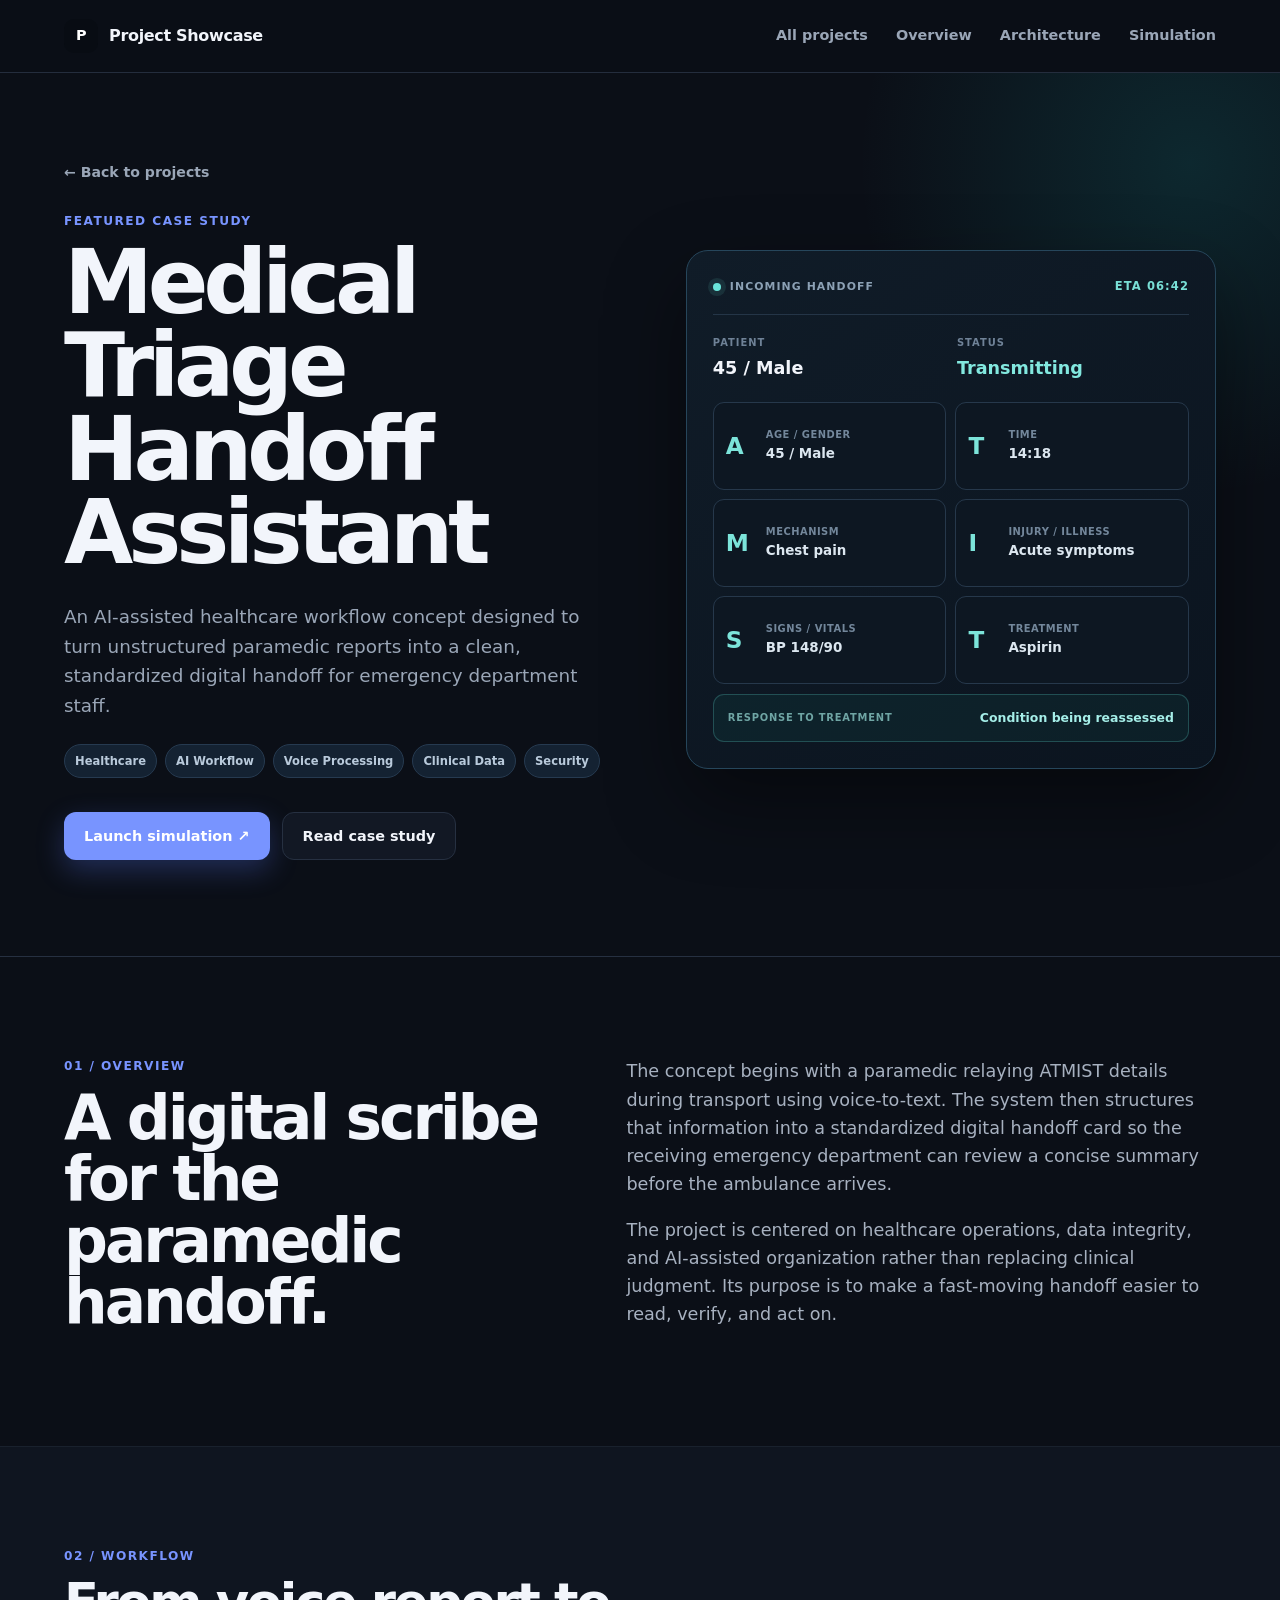
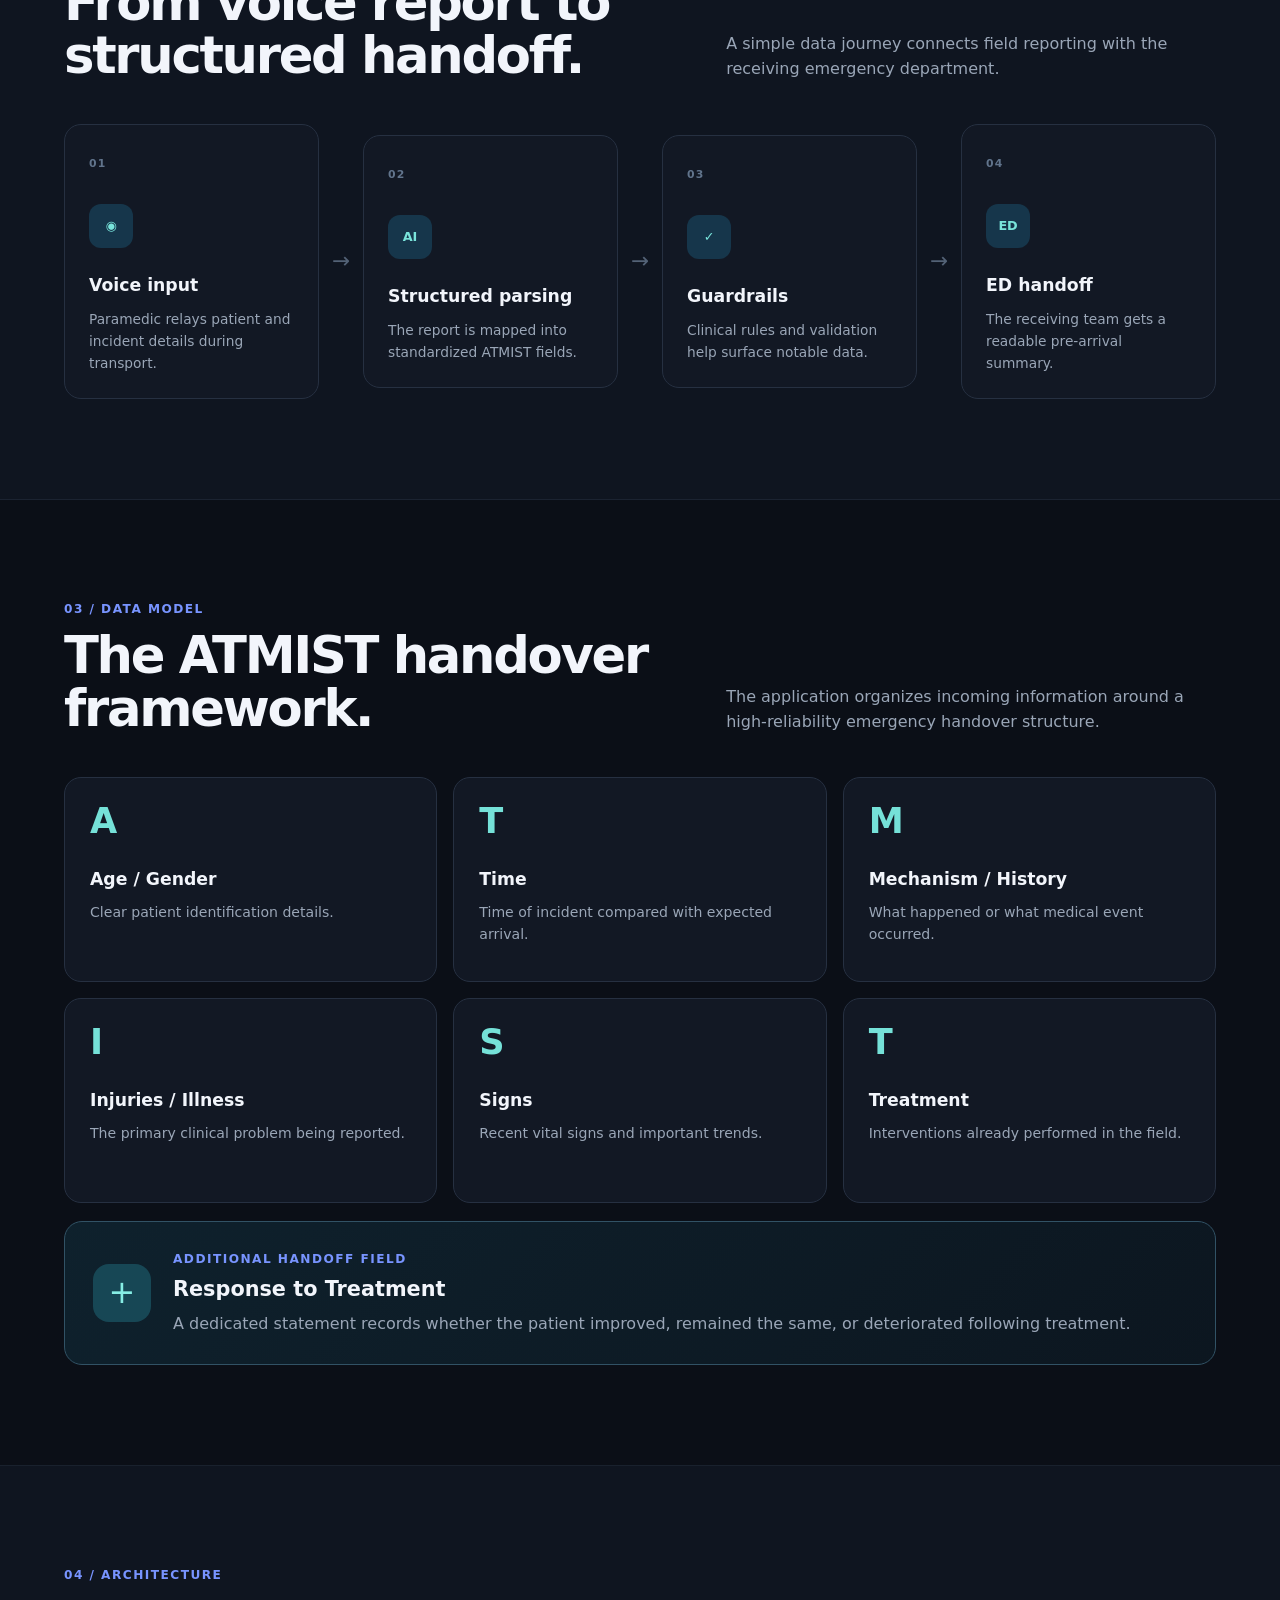
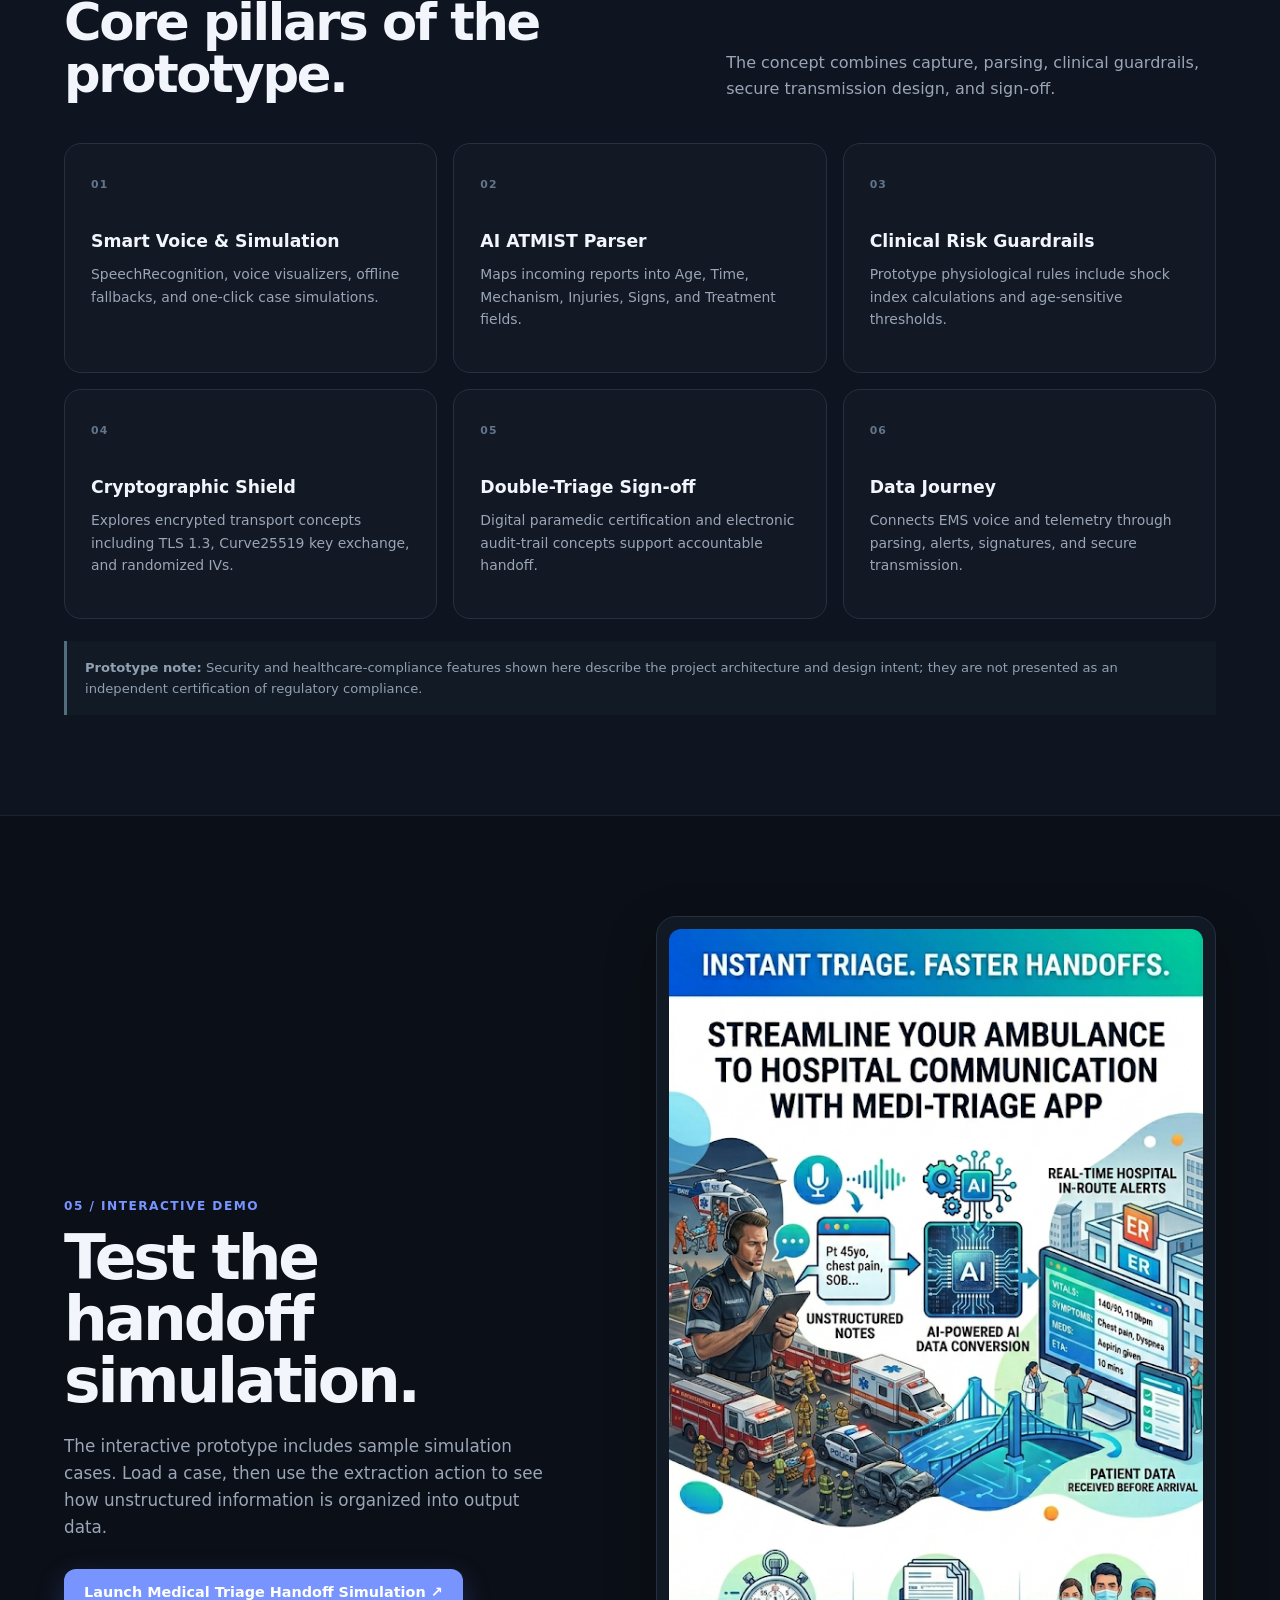
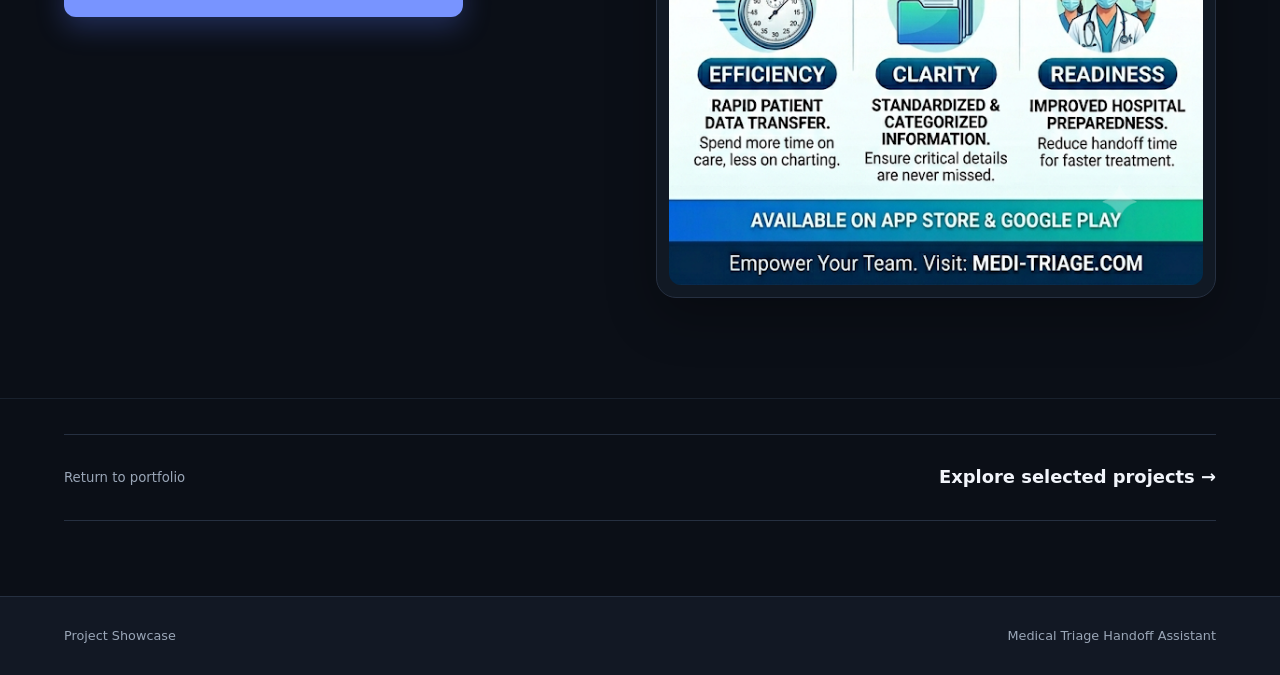
==== projects/medical-triage-handoff/index.html @ c392671b "Add files via upload" ====
<!DOCTYPE html>
<html lang="en">
<head>
  <meta charset="UTF-8">
  <meta name="viewport" content="width=device-width, initial-scale=1.0">
  <title>Medical Triage Handoff Assistant | Project Showcase</title>
  <meta name="description" content="Case study for an AI-assisted emergency medical handoff concept using structured ATMIST data.">
  <link rel="stylesheet" href="../../style.css?v=triage-20260807">
</head>
<body class="project-page">
  <header class="site-header">
    <div class="wrap nav-wrap">
      <a class="brand" href="../../index.html"><span class="brand-mark">P</span><span>Project Showcase</span></a>
      <nav class="nav-links" aria-label="Project navigation">
        <a href="../../index.html#projects">All projects</a>
        <a href="#overview">Overview</a>
        <a href="#architecture">Architecture</a>
        <a href="#simulation">Simulation</a>
      </nav>
    </div>
  </header>

  <main>
    <section class="case-hero">
      <div class="wrap case-hero-grid">
        <div>
          <a class="back-link" href="../../index.html#projects">← Back to projects</a>
          <p class="section-kicker">FEATURED CASE STUDY</p>
          <h1>Medical Triage<br>Handoff Assistant</h1>
          <p class="case-lead">
            An AI-assisted healthcare workflow concept designed to turn unstructured paramedic reports
            into a clean, standardized digital handoff for emergency department staff.
          </p>
          <div class="case-tags"><span>Healthcare</span><span>AI Workflow</span><span>Voice Processing</span><span>Clinical Data</span><span>Security</span></div>
          <div class="hero-actions">
            <a class="button button-primary" href="https://medical-handoff-assistant-672509862294.us-west2.run.app" target="_blank" rel="noopener noreferrer">Launch simulation ↗</a>
            <a class="button button-secondary" href="#overview">Read case study</a>
          </div>
        </div>

        <div class="clinical-panel" aria-label="Example ATMIST handoff card">
          <div class="clinical-topline"><span class="live-dot"></span><span>INCOMING HANDOFF</span><strong>ETA 06:42</strong></div>
          <div class="patient-row"><div><small>PATIENT</small><strong>45 / Male</strong></div><div><small>STATUS</small><strong class="status-stable">Transmitting</strong></div></div>
          <div class="atmist-grid">
            <div><b>A</b><span>Age / Gender</span><strong>45 / Male</strong></div>
            <div><b>T</b><span>Time</span><strong>14:18</strong></div>
            <div><b>M</b><span>Mechanism</span><strong>Chest pain</strong></div>
            <div><b>I</b><span>Injury / Illness</span><strong>Acute symptoms</strong></div>
            <div><b>S</b><span>Signs / Vitals</span><strong>BP 148/90</strong></div>
            <div><b>T</b><span>Treatment</span><strong>Aspirin</strong></div>
          </div>
          <div class="response-strip"><span>RESPONSE TO TREATMENT</span><strong>Condition being reassessed</strong></div>
        </div>
      </div>
    </section>

    <section class="section case-section" id="overview">
      <div class="wrap case-copy-grid">
        <div><p class="section-kicker">01 / OVERVIEW</p><h2>A digital scribe for the paramedic handoff.</h2></div>
        <div class="prose prose-large">
          <p>
            The concept begins with a paramedic relaying ATMIST details during transport using voice-to-text.
            The system then structures that information into a standardized digital handoff card so the receiving
            emergency department can review a concise summary before the ambulance arrives.
          </p>
          <p>
            The project is centered on healthcare operations, data integrity, and AI-assisted organization rather
            than replacing clinical judgment. Its purpose is to make a fast-moving handoff easier to read, verify,
            and act on.
          </p>
        </div>
      </div>
    </section>

    <section class="section section-soft case-section" id="workflow">
      <div class="wrap">
        <div class="section-heading">
          <div><p class="section-kicker">02 / WORKFLOW</p><h2>From voice report to structured handoff.</h2></div>
          <p class="section-intro">A simple data journey connects field reporting with the receiving emergency department.</p>
        </div>
        <div class="workflow-rail">
          <div class="workflow-step"><span>01</span><div class="workflow-icon">◉</div><h3>Voice input</h3><p>Paramedic relays patient and incident details during transport.</p></div>
          <div class="workflow-arrow">→</div>
          <div class="workflow-step"><span>02</span><div class="workflow-icon">AI</div><h3>Structured parsing</h3><p>The report is mapped into standardized ATMIST fields.</p></div>
          <div class="workflow-arrow">→</div>
          <div class="workflow-step"><span>03</span><div class="workflow-icon">✓</div><h3>Guardrails</h3><p>Clinical rules and validation help surface notable data.</p></div>
          <div class="workflow-arrow">→</div>
          <div class="workflow-step"><span>04</span><div class="workflow-icon">ED</div><h3>ED handoff</h3><p>The receiving team gets a readable pre-arrival summary.</p></div>
        </div>
      </div>
    </section>

    <section class="section case-section" id="atmist">
      <div class="wrap">
        <div class="section-heading">
          <div><p class="section-kicker">03 / DATA MODEL</p><h2>The ATMIST handover framework.</h2></div>
          <p class="section-intro">The application organizes incoming information around a high-reliability emergency handover structure.</p>
        </div>
        <div class="framework-grid">
          <div class="framework-card"><b>A</b><h3>Age / Gender</h3><p>Clear patient identification details.</p></div>
          <div class="framework-card"><b>T</b><h3>Time</h3><p>Time of incident compared with expected arrival.</p></div>
          <div class="framework-card"><b>M</b><h3>Mechanism / History</h3><p>What happened or what medical event occurred.</p></div>
          <div class="framework-card"><b>I</b><h3>Injuries / Illness</h3><p>The primary clinical problem being reported.</p></div>
          <div class="framework-card"><b>S</b><h3>Signs</h3><p>Recent vital signs and important trends.</p></div>
          <div class="framework-card"><b>T</b><h3>Treatment</h3><p>Interventions already performed in the field.</p></div>
        </div>
        <div class="gap-callout">
          <div class="gap-mark">+</div>
          <div><p class="section-kicker">ADDITIONAL HANDOFF FIELD</p><h3>Response to Treatment</h3><p>A dedicated statement records whether the patient improved, remained the same, or deteriorated following treatment.</p></div>
        </div>
      </div>
    </section>

    <section class="section section-soft case-section" id="architecture">
      <div class="wrap">
        <div class="section-heading">
          <div><p class="section-kicker">04 / ARCHITECTURE</p><h2>Core pillars of the prototype.</h2></div>
          <p class="section-intro">The concept combines capture, parsing, clinical guardrails, secure transmission design, and sign-off.</p>
        </div>
        <div class="pillar-grid">
          <article><span>01</span><h3>Smart Voice & Simulation</h3><p>SpeechRecognition, voice visualizers, offline fallbacks, and one-click case simulations.</p></article>
          <article><span>02</span><h3>AI ATMIST Parser</h3><p>Maps incoming reports into Age, Time, Mechanism, Injuries, Signs, and Treatment fields.</p></article>
          <article><span>03</span><h3>Clinical Risk Guardrails</h3><p>Prototype physiological rules include shock index calculations and age-sensitive thresholds.</p></article>
          <article><span>04</span><h3>Cryptographic Shield</h3><p>Explores encrypted transport concepts including TLS 1.3, Curve25519 key exchange, and randomized IVs.</p></article>
          <article><span>05</span><h3>Double-Triage Sign-off</h3><p>Digital paramedic certification and electronic audit-trail concepts support accountable handoff.</p></article>
          <article><span>06</span><h3>Data Journey</h3><p>Connects EMS voice and telemetry through parsing, alerts, signatures, and secure transmission.</p></article>
        </div>
        <p class="compliance-note"><strong>Prototype note:</strong> Security and healthcare-compliance features shown here describe the project architecture and design intent; they are not presented as an independent certification of regulatory compliance.</p>
      </div>
    </section>

    <section class="section case-section" id="simulation">
      <div class="wrap media-grid">
        <div class="media-copy">
          <p class="section-kicker">05 / INTERACTIVE DEMO</p>
          <h2>Test the handoff simulation.</h2>
          <p>The interactive prototype includes sample simulation cases. Load a case, then use the extraction action to see how unstructured information is organized into output data.</p>
          <a class="button button-primary" href="https://medical-handoff-assistant-672509862294.us-west2.run.app" target="_blank" rel="noopener noreferrer">Launch Medical Triage Handoff Simulation ↗</a>
        </div>
        <div class="promo-frame"><img src="../../assets/medical-triage-promo.png" alt="Promotional illustration for the Medical Triage Handoff Assistant showing paramedic input, AI data conversion, and emergency department receipt."></div>
      </div>
    </section>

    <section class="next-project"><div class="wrap"><a href="../../index.html#projects"><span>Return to portfolio</span><strong>Explore selected projects →</strong></a></div></section>
  </main>

  <footer><div class="wrap footer-inner"><span>Project Showcase</span><span>Medical Triage Handoff Assistant</span></div></footer>
</body>
</html>
---- style.css ----
* {
  box-sizing: border-box;
}

:root {
  color-scheme: dark;
  --bg: #0b0f17;
  --surface: #121824;
  --surface-soft: #0f1520;
  --text: #f2f5fb;
  --muted: #9aa6b7;
  --line: #263041;
  --primary: #7894ff;
  --primary-dark: #617ff0;
  --navy: #080c13;
  --shadow: 0 18px 50px rgba(0, 0, 0, 0.28);
}

html {
  scroll-behavior: smooth;
}

body {
  margin: 0;
  background: var(--bg);
  color: var(--text);
  font-family: Inter, ui-sans-serif, system-ui, -apple-system, BlinkMacSystemFont, "Segoe UI", sans-serif;
  line-height: 1.6;
}

a {
  color: inherit;
}

.wrap {
  width: min(1160px, 90%);
  margin: 0 auto;
}

/* Header */

.site-header {
  position: sticky;
  top: 0;
  z-index: 50;
  background: rgba(11, 15, 23, 0.88);
  border-bottom: 1px solid rgba(38, 48, 65, 0.92);
  backdrop-filter: blur(14px);
}

.nav-wrap {
  min-height: 72px;
  display: flex;
  align-items: center;
  justify-content: space-between;
  gap: 30px;
}

.brand {
  display: inline-flex;
  align-items: center;
  gap: 11px;
  font-weight: 700;
  text-decoration: none;
  letter-spacing: -0.02em;
}

.brand-mark {
  width: 34px;
  height: 34px;
  display: grid;
  place-items: center;
  border-radius: 10px;
  background: var(--navy);
  color: #fff;
  font-size: 0.9rem;
}

.nav-links {
  display: flex;
  gap: 28px;
}

.nav-links a {
  color: var(--muted);
  font-size: 0.9rem;
  font-weight: 600;
  text-decoration: none;
}

.nav-links a:hover {
  color: var(--text);
}

/* Hero */

.hero {
  position: relative;
  overflow: hidden;
  padding: 100px 0 110px;
}

.hero::before {
  content: "";
  position: absolute;
  width: 500px;
  height: 500px;
  right: -160px;
  top: -160px;
  border-radius: 50%;
  background: radial-gradient(circle, rgba(120, 148, 255, 0.20), rgba(120, 148, 255, 0));
  pointer-events: none;
}

.hero-grid {
  display: grid;
  grid-template-columns: 1.05fr 0.95fr;
  align-items: center;
  gap: 70px;
}

.hero-kicker {
  display: inline-flex;
  align-items: center;
  gap: 9px;
  margin-bottom: 22px;
  color: var(--primary);
  font-size: 0.8rem;
  font-weight: 800;
  letter-spacing: 0.1em;
  text-transform: uppercase;
}

.status-dot {
  width: 8px;
  height: 8px;
  border-radius: 50%;
  background: var(--primary);
  box-shadow: 0 0 0 5px rgba(120, 148, 255, 0.12);
}

.hero h1 {
  max-width: 760px;
  margin: 0;
  font-size: clamp(3.2rem, 6vw, 5.8rem);
  line-height: 0.98;
  letter-spacing: -0.055em;
}

.hero-text {
  max-width: 650px;
  margin: 28px 0 0;
  color: var(--muted);
  font-size: 1.16rem;
}

.hero-actions {
  display: flex;
  flex-wrap: wrap;
  gap: 12px;
  margin-top: 34px;
}

/* Buttons */

.button {
  display: inline-flex;
  align-items: center;
  justify-content: center;
  min-height: 48px;
  padding: 0 20px;
  border-radius: 12px;
  font-size: 0.9rem;
  font-weight: 700;
  text-decoration: none;
  transition: transform 0.18s ease, box-shadow 0.18s ease, background 0.18s ease;
}

.button:hover {
  transform: translateY(-2px);
}

.button-primary {
  background: var(--primary);
  color: #fff;
  box-shadow: 0 10px 28px rgba(91, 121, 255, 0.28);
}

.button-primary:hover {
  background: var(--primary-dark);
}

.button-secondary {
  background: var(--surface);
  border: 1px solid var(--line);
  color: var(--text);
}

/* Hero mock browser */

.preview-window {
  overflow: hidden;
  border: 1px solid #2a3548;
  border-radius: 20px;
  background: var(--surface);
  box-shadow: 0 30px 80px rgba(0, 0, 0, 0.48);
  transform: rotate(1.25deg);
}

.preview-toolbar {
  min-height: 48px;
  padding: 0 15px;
  display: flex;
  align-items: center;
  gap: 7px;
  background: #0d131e;
  border-bottom: 1px solid var(--line);
}

.preview-toolbar > span {
  width: 9px;
  height: 9px;
  border-radius: 50%;
  background: #4e5b6d;
}

.preview-address {
  min-width: 0;
  margin-left: 8px;
  padding: 6px 12px;
  flex: 1;
  border-radius: 7px;
  background: #171f2d;
  color: #8592a5;
  font-size: 0.7rem;
}

.preview-content {
  padding: 48px;
  min-height: 390px;
  background:
    radial-gradient(circle at 88% 15%, rgba(123, 92, 255, 0.16), transparent 29%),
    linear-gradient(145deg, #121a28, #0d131d);
}

.mini-label {
  margin-bottom: 16px;
  color: var(--primary);
  font-size: 0.7rem;
  font-weight: 800;
  letter-spacing: 0.12em;
}

.preview-content h2 {
  margin: 0;
  font-size: 2.3rem;
  line-height: 1.05;
  letter-spacing: -0.04em;
}

.preview-content p {
  max-width: 420px;
  color: var(--muted);
}

.preview-tags {
  display: flex;
  flex-wrap: wrap;
  gap: 8px;
  margin-top: 22px;
}

.preview-tags span {
  padding: 7px 10px;
  border-radius: 999px;
  background: #1b2743;
  color: #a9b9ff;
  font-size: 0.72rem;
  font-weight: 700;
}

.preview-lines {
  margin-top: 38px;
  display: grid;
  gap: 10px;
}

.preview-lines span {
  height: 8px;
  border-radius: 999px;
  background: #293447;
}

.preview-lines span:nth-child(1) { width: 91%; }
.preview-lines span:nth-child(2) { width: 78%; }
.preview-lines span:nth-child(3) { width: 86%; }
.preview-lines span:nth-child(4) { width: 58%; }

/* General sections */

.section {
  padding: 100px 0;
}

.section-soft {
  background: var(--surface-soft);
}

.section-heading {
  margin-bottom: 42px;
  display: grid;
  grid-template-columns: 1fr 0.8fr;
  align-items: end;
  gap: 50px;
}

.section-kicker {
  margin: 0 0 10px;
  color: var(--primary);
  font-size: 0.76rem;
  font-weight: 800;
  letter-spacing: 0.12em;
  text-transform: uppercase;
}

.section-heading h2,
.two-column h2 {
  margin: 0;
  font-size: clamp(2.2rem, 4vw, 3.8rem);
  line-height: 1.03;
  letter-spacing: -0.045em;
}

.section-intro {
  margin: 0;
  color: var(--muted);
}

/* Projects */

.project-grid {
  display: grid;
  grid-template-columns: repeat(2, minmax(0, 1fr));
  gap: 22px;
}

.project-card {
  overflow: hidden;
  border: 1px solid var(--line);
  border-radius: 18px;
  background: var(--surface);
  box-shadow: var(--shadow);
  transition: transform 0.2s ease, box-shadow 0.2s ease;
}

.project-card:hover {
  transform: translateY(-5px);
  box-shadow: 0 24px 60px rgba(0, 0, 0, 0.38);
}

.project-card.featured {
  grid-column: span 2;
  display: grid;
  grid-template-columns: 0.9fr 1.1fr;
}

.project-visual {
  position: relative;
  min-height: 220px;
  padding: 24px;
  display: flex;
  flex-direction: column;
  justify-content: space-between;
  color: #fff;
}

.featured .project-visual {
  min-height: 360px;
}

.visual-one {
  background:
    radial-gradient(circle at 75% 25%, rgba(255,255,255,.2), transparent 18%),
    linear-gradient(135deg, #2640a8, #697ff2);
}

.visual-two {
  background:
    linear-gradient(135deg, rgba(255,255,255,.08), transparent),
    linear-gradient(135deg, #7856cb, #b97deb);
}

.visual-three {
  background:
    linear-gradient(135deg, rgba(255,255,255,.08), transparent),
    linear-gradient(135deg, #0f7c88, #39b6a8);
}

.visual-four {
  background:
    linear-gradient(135deg, rgba(255,255,255,.08), transparent),
    linear-gradient(135deg, #b65d3b, #ed9a62);
}

.visual-number {
  font-size: 4rem;
  font-weight: 800;
  letter-spacing: -0.06em;
  opacity: 0.95;
}

.visual-caption {
  font-size: 0.72rem;
  font-weight: 800;
  letter-spacing: 0.12em;
}

.project-card-body {
  padding: 30px;
}

.featured .project-card-body {
  display: flex;
  flex-direction: column;
  justify-content: center;
  padding: 50px;
}

.project-meta {
  display: flex;
  flex-wrap: wrap;
  gap: 9px;
  margin-bottom: 14px;
}

.project-meta span {
  padding: 6px 9px;
  border-radius: 999px;
  background: #1a2230;
  color: var(--muted);
  font-size: 0.7rem;
  font-weight: 700;
}

.project-card h3 {
  margin: 0 0 12px;
  font-size: 1.65rem;
  letter-spacing: -0.03em;
}

.featured h3 {
  font-size: 2.2rem;
}

.project-card p {
  margin: 0;
  color: var(--muted);
}

.project-links {
  display: flex;
  flex-wrap: wrap;
  gap: 18px;
  margin-top: 24px;
}

.project-links a {
  color: var(--primary);
  font-size: 0.9rem;
  font-weight: 750;
  text-decoration: none;
}

.project-links a:hover {
  text-decoration: underline;
  text-underline-offset: 4px;
}

/* About */

.two-column {
  display: grid;
  grid-template-columns: 0.9fr 1.1fr;
  gap: 80px;
  align-items: start;
}

.prose {
  max-width: 700px;
  color: #a7b1c0;
  font-size: 1.05rem;
}

.prose p:first-child {
  margin-top: 0;
}

/* Credentials */

.credential-grid {
  display: grid;
  grid-template-columns: repeat(3, minmax(0, 1fr));
  gap: 18px;
}

.credential-card {
  min-height: 150px;
  padding: 24px;
  display: grid;
  grid-template-columns: auto 1fr auto;
  align-items: start;
  gap: 16px;
  border: 1px solid var(--line);
  border-radius: 16px;
  background: var(--surface);
  text-decoration: none;
  box-shadow: 0 10px 30px rgba(0, 0, 0, 0.20);
  transition: transform 0.18s ease, border-color 0.18s ease;
}

.credential-card:hover {
  transform: translateY(-4px);
  border-color: #718be8;
}

.credential-icon {
  width: 38px;
  height: 38px;
  display: grid;
  place-items: center;
  border-radius: 10px;
  background: #1b2743;
  color: var(--primary);
  font-size: 0.76rem;
  font-weight: 800;
}

.credential-card h3 {
  margin: 3px 0 5px;
  font-size: 1rem;
}

.credential-card p {
  margin: 0;
  color: var(--muted);
  font-size: 0.84rem;
}

.arrow {
  color: var(--muted);
}

/* Contact */

.contact-section {
  padding: 30px 0 80px;
}

.contact-card {
  padding: 55px;
  display: flex;
  align-items: center;
  justify-content: space-between;
  gap: 40px;
  border-radius: 24px;
  background:
    radial-gradient(circle at 90% 20%, rgba(104, 127, 242, 0.4), transparent 28%),
    var(--navy);
  color: #fff;
}

.section-kicker.light {
  color: #aebcff;
}

.contact-card h2 {
  margin: 0;
  font-size: clamp(2rem, 4vw, 3.2rem);
  letter-spacing: -0.04em;
}

.contact-card p:not(.section-kicker) {
  max-width: 650px;
  margin: 12px 0 0;
  color: #bdc5d3;
}

.contact-actions {
  display: flex;
  flex-wrap: wrap;
  gap: 10px;
}

.button-light {
  background: #f2f5fb;
  color: #0b0f17;
}

.button-outline-light {
  border: 1px solid rgba(255,255,255,.35);
  color: #fff;
}

/* Footer */

footer {
  border-top: 1px solid var(--line);
  background: var(--surface);
}

.footer-inner {
  min-height: 78px;
  display: flex;
  align-items: center;
  justify-content: space-between;
  gap: 20px;
  color: var(--muted);
  font-size: 0.8rem;
}

/* Responsive */

@media (max-width: 900px) {
  .hero-grid,
  .section-heading,
  .two-column {
    grid-template-columns: 1fr;
  }

  .hero-grid {
    gap: 55px;
  }

  .section-heading {
    gap: 16px;
  }

  .project-card.featured {
    grid-column: auto;
    grid-template-columns: 1fr;
  }

  .project-grid {
    grid-template-columns: 1fr;
  }

  .credential-grid {
    grid-template-columns: 1fr;
  }

  .contact-card {
    align-items: flex-start;
    flex-direction: column;
  }
}

@media (max-width: 700px) {
  .nav-links {
    display: none;
  }

  .hero {
    padding: 72px 0 80px;
  }

  .hero h1 {
    font-size: clamp(3.2rem, 16vw, 5rem);
  }

  .preview-content {
    padding: 30px;
  }

  .section {
    padding: 76px 0;
  }

  .project-card-body,
  .featured .project-card-body {
    padding: 26px;
  }

  .featured .project-visual {
    min-height: 250px;
  }

  .contact-card {
    padding: 34px 26px;
  }

  .footer-inner {
    padding: 22px 0;
    align-items: flex-start;
    flex-direction: column;
    justify-content: center;
  }
}


/* Dark-theme polish */
::selection {
  background: rgba(120, 148, 255, 0.32);
  color: var(--text);
}

.button-secondary:hover,
.credential-card:hover {
  background: #171f2d;
}

.project-links a,
.nav-links a,
.button,
.credential-card {
  transition-duration: 0.18s;
}

/* Medical Triage showcase */
.visual-triage {
  background:
    radial-gradient(circle at 72% 24%, rgba(69, 222, 205, 0.25), transparent 22%),
    radial-gradient(circle at 24% 78%, rgba(90, 125, 255, 0.30), transparent 30%),
    linear-gradient(145deg, #0b2545 0%, #103b68 48%, #096b70 100%);
}
.visual-triage::after {
  content: "";
  position: absolute;
  inset: 0;
  background-image: linear-gradient(rgba(255,255,255,.045) 1px, transparent 1px), linear-gradient(90deg, rgba(255,255,255,.045) 1px, transparent 1px);
  background-size: 32px 32px;
  mask-image: linear-gradient(to bottom, rgba(0,0,0,.75), transparent);
  pointer-events: none;
}
.visual-badge { position: relative; z-index: 1; align-self: flex-start; padding: 7px 10px; border: 1px solid rgba(255,255,255,.22); border-radius: 999px; background: rgba(5,19,33,.42); font-size: .68rem; font-weight: 800; letter-spacing: .1em; }
.triage-visual-copy { position: relative; z-index: 1; display: flex; align-items: center; gap: 25px; }
.triage-mark { font-size: clamp(3.4rem, 7vw, 6rem); line-height: 1; font-weight: 900; letter-spacing: -.07em; }
.triage-pulse { width: 110px; height: 40px; background: linear-gradient(90deg, transparent 0 7%, #85f4e9 7% 10%, transparent 10% 20%, transparent 20% 25%, #85f4e9 25% 28%, transparent 28% 34%, transparent 34% 40%, #85f4e9 40% 43%, transparent 43% 48%, transparent 48% 54%, #85f4e9 54% 58%, transparent 58%); clip-path: polygon(0 48%, 18% 48%, 24% 20%, 32% 78%, 39% 5%, 48% 90%, 55% 48%, 100% 48%, 100% 55%, 56% 55%, 49% 100%, 39% 20%, 33% 88%, 23% 35%, 19% 55%, 0 55%); opacity: .85; }
.project-placeholder { opacity: .72; }
.credential-placeholder { cursor: default; }

.triage-preview-content { min-height: 420px; }
.handoff-mini { margin-top: 28px; display: grid; grid-template-columns: 1fr 1fr; gap: 10px; }
.handoff-mini > div { padding: 10px 12px; display: grid; grid-template-columns: 26px 1fr; column-gap: 8px; border: 1px solid #2d3d53; border-radius: 10px; background: rgba(10,18,29,.66); }
.handoff-mini strong { grid-row: span 2; color: #69e4da; font-size: 1.15rem; }
.handoff-mini span { color: #8290a4; font-size: .62rem; text-transform: uppercase; letter-spacing: .06em; }
.handoff-mini em { color: #e9f0f8; font-size: .74rem; font-style: normal; }

/* Project detail page */
.case-hero { position: relative; overflow: hidden; padding: 86px 0 96px; border-bottom: 1px solid var(--line); }
.case-hero::before { content:""; position:absolute; width:700px; height:700px; right:-260px; top:-260px; border-radius:50%; background:radial-gradient(circle, rgba(25,171,172,.16), rgba(25,171,172,0) 67%); }
.case-hero-grid { position: relative; display:grid; grid-template-columns: 1.02fr .98fr; align-items:center; gap:70px; }
.back-link { display:inline-block; margin-bottom:28px; color:var(--muted); text-decoration:none; font-weight:650; font-size:.88rem; }
.back-link:hover { color:var(--text); }
.case-hero h1 { margin:0; max-width:760px; font-size:clamp(3.6rem, 7vw, 6.6rem); line-height:.93; letter-spacing:-.06em; }
.case-lead { max-width:720px; margin:28px 0 0; color:var(--muted); font-size:1.15rem; }
.case-tags { display:flex; flex-wrap:wrap; gap:8px; margin-top:24px; }
.case-tags span { padding:7px 10px; border-radius:999px; background:#142232; border:1px solid #263a50; color:#b9cadb; font-size:.72rem; font-weight:750; }

.clinical-panel { position:relative; padding:26px; border:1px solid #26465b; border-radius:22px; background:linear-gradient(145deg, #101c28, #0b141f); box-shadow:0 32px 80px rgba(0,0,0,.42); }
.clinical-topline { display:flex; align-items:center; gap:9px; padding-bottom:18px; color:#8ca1b5; font-size:.68rem; font-weight:800; letter-spacing:.1em; border-bottom:1px solid #243547; }
.clinical-topline strong { margin-left:auto; color:#79dfd6; font-size:.72rem; }
.live-dot { width:8px; height:8px; border-radius:50%; background:#69e4da; box-shadow:0 0 0 5px rgba(105,228,218,.1); }
.patient-row { display:grid; grid-template-columns:1fr 1fr; gap:12px; padding:20px 0; }
.patient-row > div { display:flex; flex-direction:column; gap:3px; }
.patient-row small { color:#6f8297; font-size:.62rem; font-weight:800; letter-spacing:.1em; }
.patient-row strong { font-size:1.1rem; }
.status-stable { color:#82e8df; }
.atmist-grid { display:grid; grid-template-columns:1fr 1fr; gap:9px; }
.atmist-grid > div { min-height:88px; padding:12px; display:grid; grid-template-columns:32px 1fr; align-content:center; column-gap:8px; border:1px solid #26384b; border-radius:11px; background:#0d1722; }
.atmist-grid b { grid-row:span 2; color:#7ce4da; font-size:1.45rem; }
.atmist-grid span { color:#73879b; font-size:.62rem; font-weight:750; text-transform:uppercase; letter-spacing:.05em; }
.atmist-grid strong { color:#dce7f0; font-size:.84rem; }
.response-strip { margin-top:10px; padding:13px 14px; display:flex; align-items:center; justify-content:space-between; gap:18px; border:1px solid rgba(105,228,218,.23); border-radius:11px; background:rgba(24,92,91,.16); }
.response-strip span { color:#6fa5a4; font-size:.62rem; font-weight:800; letter-spacing:.08em; }
.response-strip strong { color:#a5eee8; font-size:.78rem; text-align:right; }

.case-section { border-bottom:1px solid rgba(38,48,65,.55); }
.case-copy-grid { display:grid; grid-template-columns:.9fr 1.1fr; gap:80px; }
.case-copy-grid h2, .media-copy h2 { margin:0; font-size:clamp(2.4rem, 4.8vw, 4.5rem); line-height:1; letter-spacing:-.05em; }
.prose-large { font-size:1.1rem; }

.workflow-rail { display:grid; grid-template-columns:1fr auto 1fr auto 1fr auto 1fr; align-items:center; gap:13px; }
.workflow-step { min-height:250px; padding:24px; border:1px solid var(--line); border-radius:17px; background:var(--surface); }
.workflow-step > span { color:#61748c; font-size:.68rem; font-weight:800; letter-spacing:.1em; }
.workflow-icon { width:44px; height:44px; margin:30px 0 24px; display:grid; place-items:center; border-radius:12px; background:#16364b; color:#79e4db; font-size:.8rem; font-weight:900; }
.workflow-step h3 { margin:0 0 8px; font-size:1.08rem; }
.workflow-step p { margin:0; color:var(--muted); font-size:.86rem; }
.workflow-arrow { color:#536276; font-size:1.35rem; }

.framework-grid { display:grid; grid-template-columns:repeat(3,1fr); gap:16px; }
.framework-card { min-height:205px; padding:25px; border:1px solid var(--line); border-radius:17px; background:var(--surface); }
.framework-card b { display:block; margin-bottom:28px; color:#75e1d8; font-size:2.2rem; line-height:1; }
.framework-card h3 { margin:0 0 7px; font-size:1.08rem; }
.framework-card p { margin:0; color:var(--muted); font-size:.88rem; }
.gap-callout { margin-top:18px; padding:28px; display:grid; grid-template-columns:auto 1fr; gap:22px; align-items:center; border:1px solid #315265; border-radius:18px; background:linear-gradient(135deg, rgba(21,66,85,.35), rgba(15,35,48,.35)); }
.gap-mark { width:58px; height:58px; display:grid; place-items:center; border-radius:16px; background:#174755; color:#86ede4; font-size:2rem; }
.gap-callout .section-kicker { margin-bottom:4px; }
.gap-callout h3 { margin:0; font-size:1.3rem; }
.gap-callout p:last-child { margin:4px 0 0; color:var(--muted); }

.pillar-grid { display:grid; grid-template-columns:repeat(3,1fr); gap:16px; }
.pillar-grid article { min-height:230px; padding:26px; border:1px solid var(--line); border-radius:17px; background:var(--surface); }
.pillar-grid span { color:#62758b; font-size:.68rem; font-weight:800; letter-spacing:.1em; }
.pillar-grid h3 { margin:32px 0 8px; font-size:1.08rem; }
.pillar-grid p { margin:0; color:var(--muted); font-size:.87rem; }
.compliance-note { margin:22px 0 0; padding:16px 18px; border-left:3px solid #526d7e; background:rgba(20,31,43,.55); color:#8fa0b2; font-size:.82rem; }

.media-grid { display:grid; grid-template-columns:.9fr 1.1fr; align-items:center; gap:80px; }
.media-copy p:not(.section-kicker) { margin:22px 0 28px; color:var(--muted); font-size:1.05rem; }
.promo-frame { max-width:560px; justify-self:end; padding:12px; border:1px solid var(--line); border-radius:20px; background:#111924; box-shadow:var(--shadow); }
.promo-frame img { display:block; width:100%; height:auto; border-radius:12px; }
.next-project { padding:35px 0 75px; }
.next-project a { padding:28px 0; display:flex; justify-content:space-between; align-items:center; gap:30px; border-top:1px solid var(--line); border-bottom:1px solid var(--line); text-decoration:none; }
.next-project span { color:var(--muted); font-size:.83rem; }
.next-project strong { font-size:1.12rem; }

@media (max-width: 1000px) {
  .case-hero-grid, .case-copy-grid, .media-grid { grid-template-columns:1fr; }
  .case-hero-grid { gap:55px; }
  .workflow-rail { grid-template-columns:1fr 1fr; }
  .workflow-arrow { display:none; }
  .framework-grid, .pillar-grid { grid-template-columns:1fr 1fr; }
  .promo-frame { justify-self:start; }
}
@media (max-width: 700px) {
  .case-hero { padding:62px 0 72px; }
  .case-hero h1 { font-size:clamp(3.1rem, 16vw, 5rem); }
  .clinical-panel { padding:18px; }
  .atmist-grid, .workflow-rail, .framework-grid, .pillar-grid { grid-template-columns:1fr; }
  .gap-callout { grid-template-columns:1fr; }
  .response-strip { align-items:flex-start; flex-direction:column; }
  .response-strip strong { text-align:left; }
  .next-project a { align-items:flex-start; flex-direction:column; }
  .handoff-mini { grid-template-columns:1fr; }
}
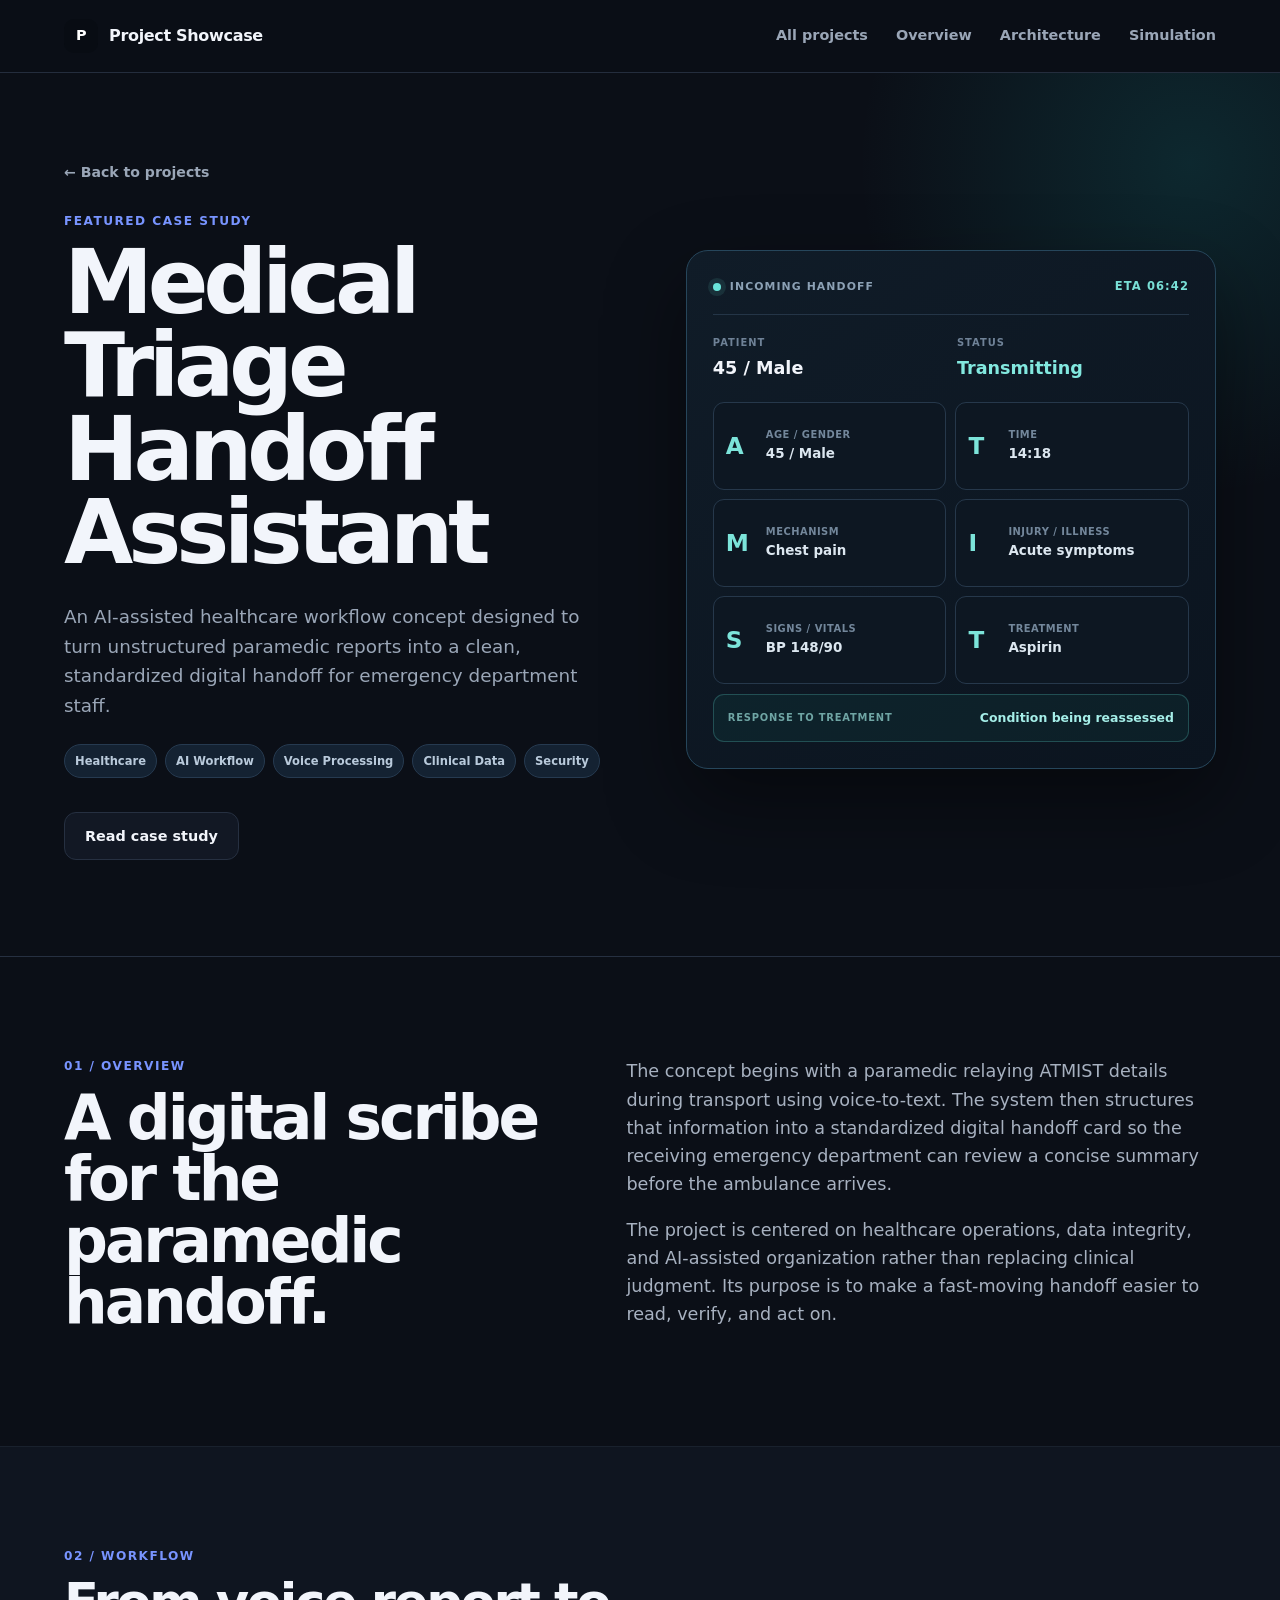
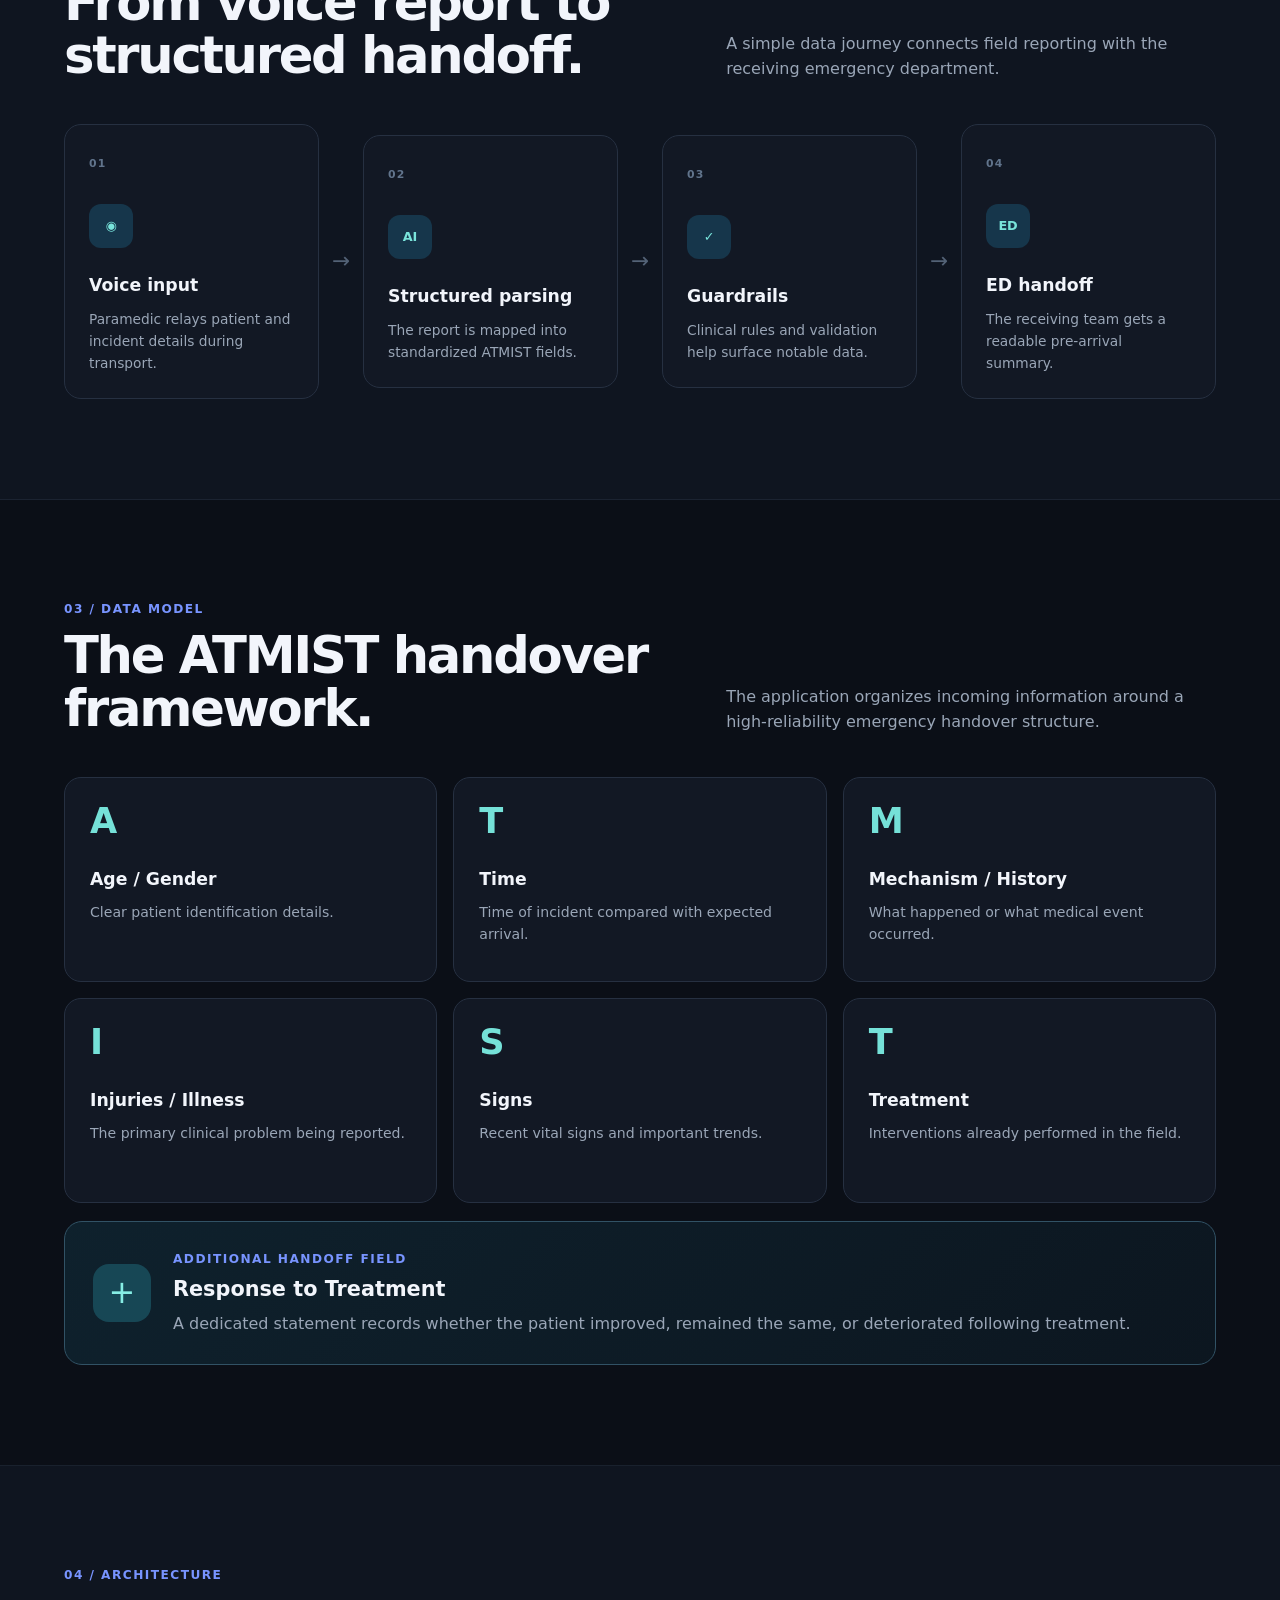
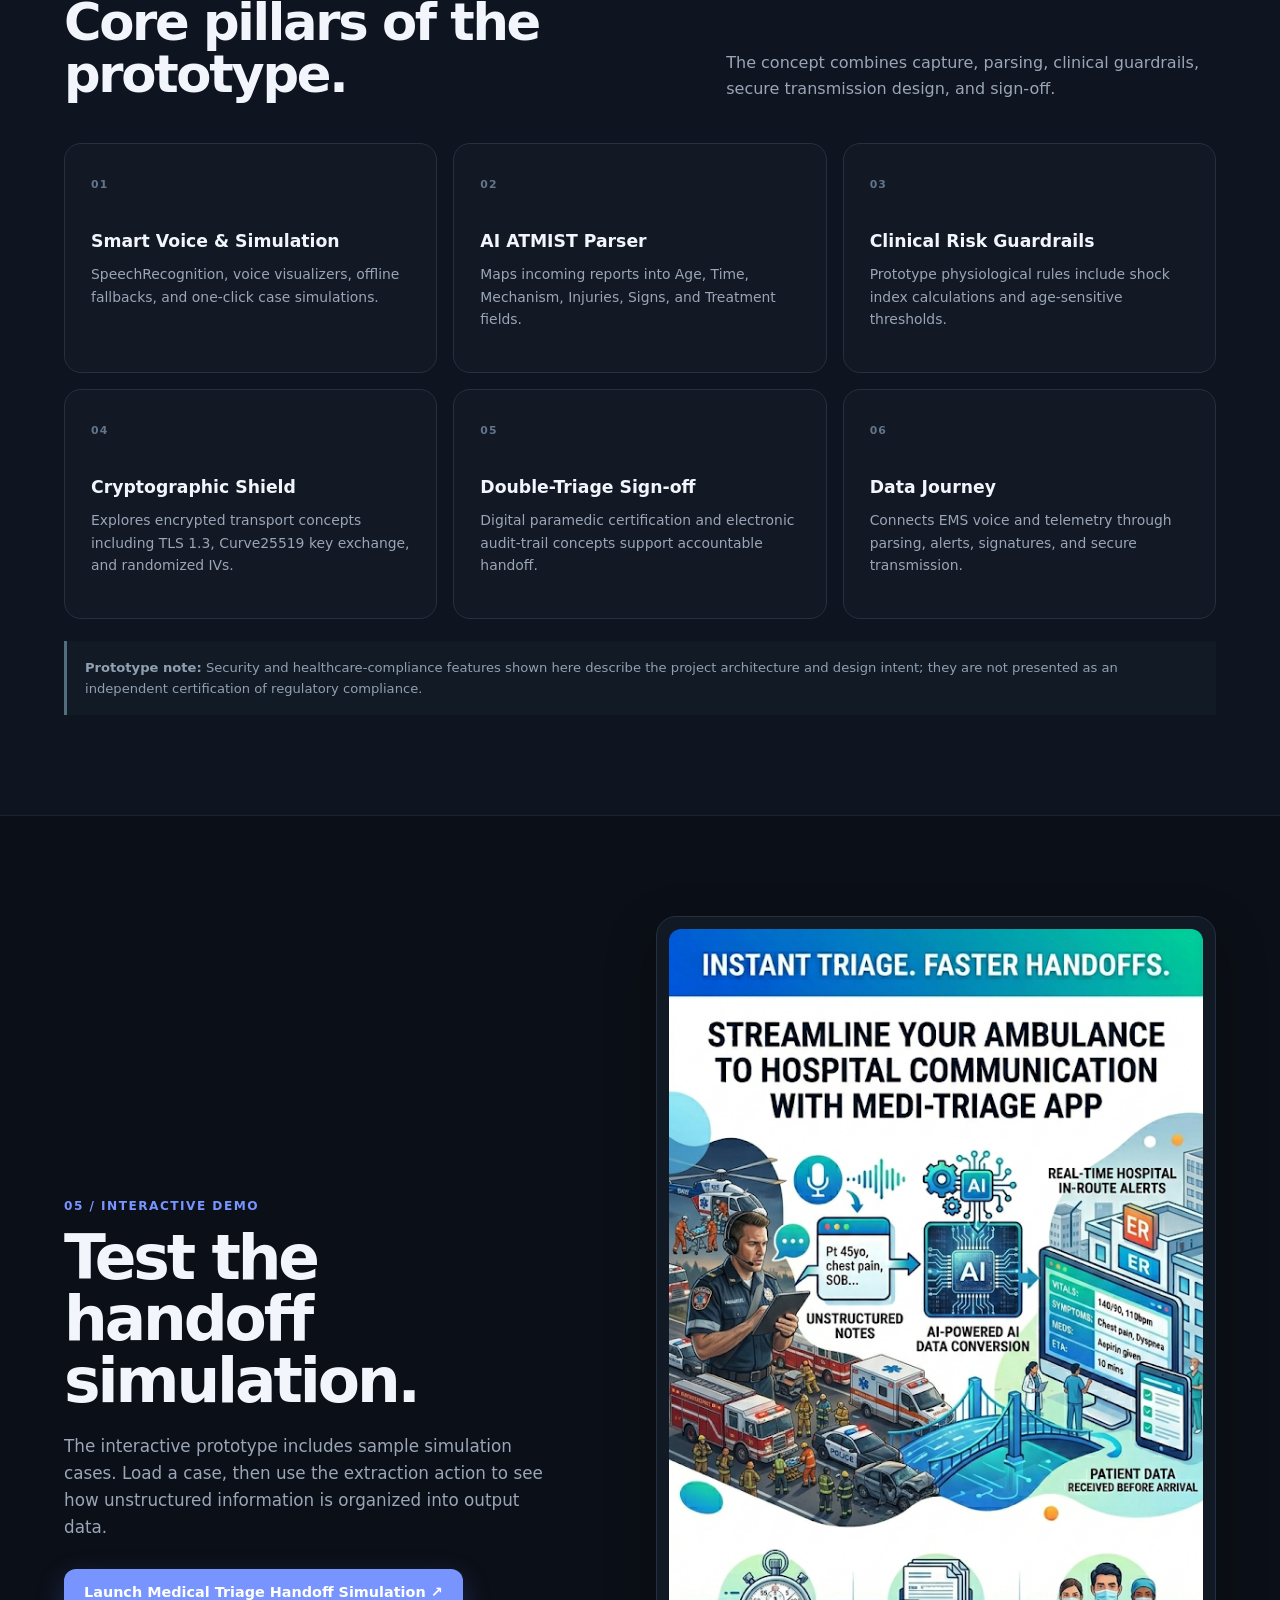
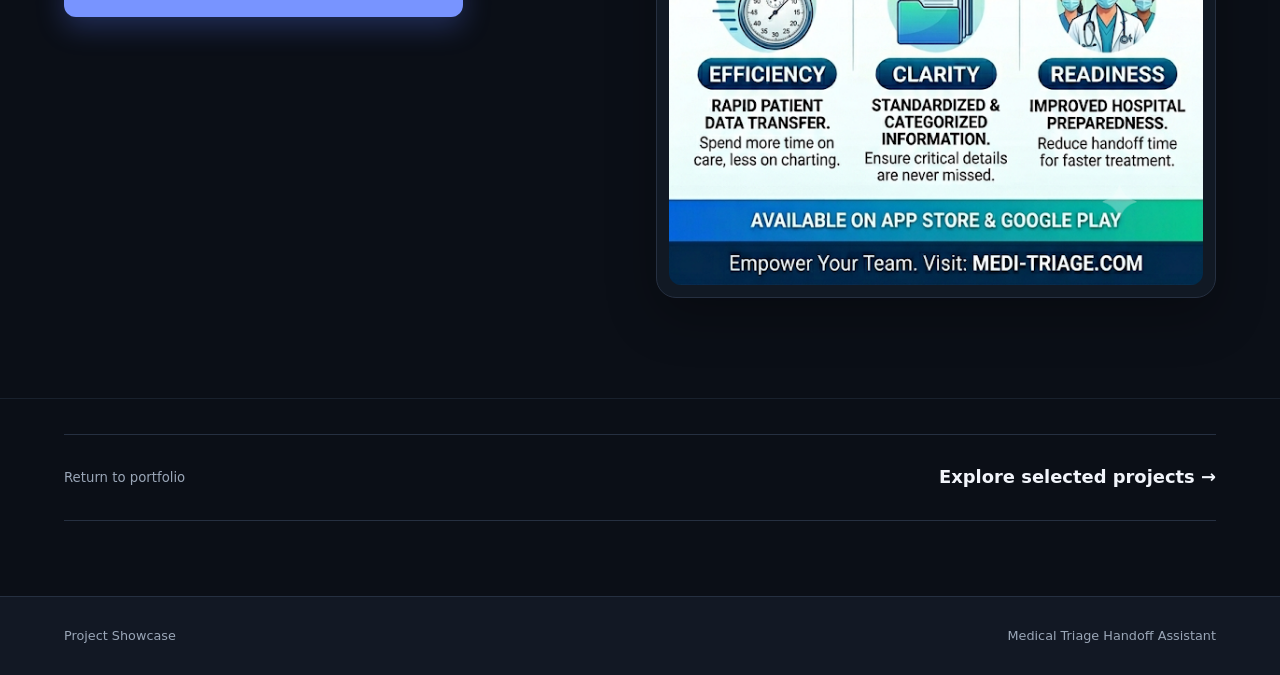
==== commit 4fdc5371: "Add files via upload" ====
--- a/projects/medical-triage-handoff/index.html
+++ b/projects/medical-triage-handoff/index.html
@@ -1,149 +1,141 @@
 <!DOCTYPE html>
+
 <html lang="en">
 <head>
-  <meta charset="UTF-8">
-  <meta name="viewport" content="width=device-width, initial-scale=1.0">
-  <title>Medical Triage Handoff Assistant | Project Showcase</title>
-  <meta name="description" content="Case study for an AI-assisted emergency medical handoff concept using structured ATMIST data.">
-  <link rel="stylesheet" href="../../style.css?v=triage-20260807">
+<meta charset="utf-8"/>
+<meta content="width=device-width, initial-scale=1.0" name="viewport"/>
+<title>Medical Triage Handoff Assistant | Project Showcase</title>
+<meta content="Case study for an AI-assisted emergency medical handoff concept using structured ATMIST data." name="description"/>
+<link href="../../style.css?v=layout-v8" rel="stylesheet"/>
 </head>
 <body class="project-page">
-  <header class="site-header">
-    <div class="wrap nav-wrap">
-      <a class="brand" href="../../index.html"><span class="brand-mark">P</span><span>Project Showcase</span></a>
-      <nav class="nav-links" aria-label="Project navigation">
-        <a href="../../index.html#projects">All projects</a>
-        <a href="#overview">Overview</a>
-        <a href="#architecture">Architecture</a>
-        <a href="#simulation">Simulation</a>
-      </nav>
-    </div>
-  </header>
-
-  <main>
-    <section class="case-hero">
-      <div class="wrap case-hero-grid">
-        <div>
-          <a class="back-link" href="../../index.html#projects">← Back to projects</a>
-          <p class="section-kicker">FEATURED CASE STUDY</p>
-          <h1>Medical Triage<br>Handoff Assistant</h1>
-          <p class="case-lead">
+<header class="site-header">
+<div class="wrap nav-wrap">
+<a class="brand" href="../../index.html"><span class="brand-mark">P</span><span>Project Showcase</span></a>
+<nav aria-label="Project navigation" class="nav-links">
+<a href="../../index.html#projects">All projects</a>
+<a href="#overview">Overview</a>
+<a href="#architecture">Architecture</a>
+<a href="#simulation">Simulation</a>
+</nav>
+</div>
+</header>
+<main>
+<section class="case-hero">
+<div class="wrap case-hero-grid">
+<div>
+<a class="back-link" href="../../index.html#projects">← Back to projects</a>
+<p class="section-kicker">FEATURED CASE STUDY</p>
+<h1>Medical Triage<br/>Handoff Assistant</h1>
+<p class="case-lead">
             An AI-assisted healthcare workflow concept designed to turn unstructured paramedic reports
             into a clean, standardized digital handoff for emergency department staff.
           </p>
-          <div class="case-tags"><span>Healthcare</span><span>AI Workflow</span><span>Voice Processing</span><span>Clinical Data</span><span>Security</span></div>
-          <div class="hero-actions">
-            <a class="button button-primary" href="https://medical-handoff-assistant-672509862294.us-west2.run.app" target="_blank" rel="noopener noreferrer">Launch simulation ↗</a>
-            <a class="button button-secondary" href="#overview">Read case study</a>
-          </div>
-        </div>
+<div class="case-tags"><span>Healthcare</span><span>AI Workflow</span><span>Voice Processing</span><span>Clinical Data</span><span>Security</span></div>
+<div class="hero-actions">
 
-        <div class="clinical-panel" aria-label="Example ATMIST handoff card">
-          <div class="clinical-topline"><span class="live-dot"></span><span>INCOMING HANDOFF</span><strong>ETA 06:42</strong></div>
-          <div class="patient-row"><div><small>PATIENT</small><strong>45 / Male</strong></div><div><small>STATUS</small><strong class="status-stable">Transmitting</strong></div></div>
-          <div class="atmist-grid">
-            <div><b>A</b><span>Age / Gender</span><strong>45 / Male</strong></div>
-            <div><b>T</b><span>Time</span><strong>14:18</strong></div>
-            <div><b>M</b><span>Mechanism</span><strong>Chest pain</strong></div>
-            <div><b>I</b><span>Injury / Illness</span><strong>Acute symptoms</strong></div>
-            <div><b>S</b><span>Signs / Vitals</span><strong>BP 148/90</strong></div>
-            <div><b>T</b><span>Treatment</span><strong>Aspirin</strong></div>
-          </div>
-          <div class="response-strip"><span>RESPONSE TO TREATMENT</span><strong>Condition being reassessed</strong></div>
-        </div>
-      </div>
-    </section>
-
-    <section class="section case-section" id="overview">
-      <div class="wrap case-copy-grid">
-        <div><p class="section-kicker">01 / OVERVIEW</p><h2>A digital scribe for the paramedic handoff.</h2></div>
-        <div class="prose prose-large">
-          <p>
+<a class="button button-secondary" href="#overview">Read case study</a>
+</div>
+</div>
+<div aria-label="Example ATMIST handoff card" class="clinical-panel">
+<div class="clinical-topline"><span class="live-dot"></span><span>INCOMING HANDOFF</span><strong>ETA 06:42</strong></div>
+<div class="patient-row"><div><small>PATIENT</small><strong>45 / Male</strong></div><div><small>STATUS</small><strong class="status-stable">Transmitting</strong></div></div>
+<div class="atmist-grid">
+<div><b>A</b><span>Age / Gender</span><strong>45 / Male</strong></div>
+<div><b>T</b><span>Time</span><strong>14:18</strong></div>
+<div><b>M</b><span>Mechanism</span><strong>Chest pain</strong></div>
+<div><b>I</b><span>Injury / Illness</span><strong>Acute symptoms</strong></div>
+<div><b>S</b><span>Signs / Vitals</span><strong>BP 148/90</strong></div>
+<div><b>T</b><span>Treatment</span><strong>Aspirin</strong></div>
+</div>
+<div class="response-strip"><span>RESPONSE TO TREATMENT</span><strong>Condition being reassessed</strong></div>
+</div>
+</div>
+</section>
+<section class="section case-section" id="overview">
+<div class="wrap case-copy-grid">
+<div><p class="section-kicker">01 / OVERVIEW</p><h2>A digital scribe for the paramedic handoff.</h2></div>
+<div class="prose prose-large">
+<p>
             The concept begins with a paramedic relaying ATMIST details during transport using voice-to-text.
             The system then structures that information into a standardized digital handoff card so the receiving
             emergency department can review a concise summary before the ambulance arrives.
           </p>
-          <p>
+<p>
             The project is centered on healthcare operations, data integrity, and AI-assisted organization rather
             than replacing clinical judgment. Its purpose is to make a fast-moving handoff easier to read, verify,
             and act on.
           </p>
-        </div>
-      </div>
-    </section>
-
-    <section class="section section-soft case-section" id="workflow">
-      <div class="wrap">
-        <div class="section-heading">
-          <div><p class="section-kicker">02 / WORKFLOW</p><h2>From voice report to structured handoff.</h2></div>
-          <p class="section-intro">A simple data journey connects field reporting with the receiving emergency department.</p>
-        </div>
-        <div class="workflow-rail">
-          <div class="workflow-step"><span>01</span><div class="workflow-icon">◉</div><h3>Voice input</h3><p>Paramedic relays patient and incident details during transport.</p></div>
-          <div class="workflow-arrow">→</div>
-          <div class="workflow-step"><span>02</span><div class="workflow-icon">AI</div><h3>Structured parsing</h3><p>The report is mapped into standardized ATMIST fields.</p></div>
-          <div class="workflow-arrow">→</div>
-          <div class="workflow-step"><span>03</span><div class="workflow-icon">✓</div><h3>Guardrails</h3><p>Clinical rules and validation help surface notable data.</p></div>
-          <div class="workflow-arrow">→</div>
-          <div class="workflow-step"><span>04</span><div class="workflow-icon">ED</div><h3>ED handoff</h3><p>The receiving team gets a readable pre-arrival summary.</p></div>
-        </div>
-      </div>
-    </section>
-
-    <section class="section case-section" id="atmist">
-      <div class="wrap">
-        <div class="section-heading">
-          <div><p class="section-kicker">03 / DATA MODEL</p><h2>The ATMIST handover framework.</h2></div>
-          <p class="section-intro">The application organizes incoming information around a high-reliability emergency handover structure.</p>
-        </div>
-        <div class="framework-grid">
-          <div class="framework-card"><b>A</b><h3>Age / Gender</h3><p>Clear patient identification details.</p></div>
-          <div class="framework-card"><b>T</b><h3>Time</h3><p>Time of incident compared with expected arrival.</p></div>
-          <div class="framework-card"><b>M</b><h3>Mechanism / History</h3><p>What happened or what medical event occurred.</p></div>
-          <div class="framework-card"><b>I</b><h3>Injuries / Illness</h3><p>The primary clinical problem being reported.</p></div>
-          <div class="framework-card"><b>S</b><h3>Signs</h3><p>Recent vital signs and important trends.</p></div>
-          <div class="framework-card"><b>T</b><h3>Treatment</h3><p>Interventions already performed in the field.</p></div>
-        </div>
-        <div class="gap-callout">
-          <div class="gap-mark">+</div>
-          <div><p class="section-kicker">ADDITIONAL HANDOFF FIELD</p><h3>Response to Treatment</h3><p>A dedicated statement records whether the patient improved, remained the same, or deteriorated following treatment.</p></div>
-        </div>
-      </div>
-    </section>
-
-    <section class="section section-soft case-section" id="architecture">
-      <div class="wrap">
-        <div class="section-heading">
-          <div><p class="section-kicker">04 / ARCHITECTURE</p><h2>Core pillars of the prototype.</h2></div>
-          <p class="section-intro">The concept combines capture, parsing, clinical guardrails, secure transmission design, and sign-off.</p>
-        </div>
-        <div class="pillar-grid">
-          <article><span>01</span><h3>Smart Voice & Simulation</h3><p>SpeechRecognition, voice visualizers, offline fallbacks, and one-click case simulations.</p></article>
-          <article><span>02</span><h3>AI ATMIST Parser</h3><p>Maps incoming reports into Age, Time, Mechanism, Injuries, Signs, and Treatment fields.</p></article>
-          <article><span>03</span><h3>Clinical Risk Guardrails</h3><p>Prototype physiological rules include shock index calculations and age-sensitive thresholds.</p></article>
-          <article><span>04</span><h3>Cryptographic Shield</h3><p>Explores encrypted transport concepts including TLS 1.3, Curve25519 key exchange, and randomized IVs.</p></article>
-          <article><span>05</span><h3>Double-Triage Sign-off</h3><p>Digital paramedic certification and electronic audit-trail concepts support accountable handoff.</p></article>
-          <article><span>06</span><h3>Data Journey</h3><p>Connects EMS voice and telemetry through parsing, alerts, signatures, and secure transmission.</p></article>
-        </div>
-        <p class="compliance-note"><strong>Prototype note:</strong> Security and healthcare-compliance features shown here describe the project architecture and design intent; they are not presented as an independent certification of regulatory compliance.</p>
-      </div>
-    </section>
-
-    <section class="section case-section" id="simulation">
-      <div class="wrap media-grid">
-        <div class="media-copy">
-          <p class="section-kicker">05 / INTERACTIVE DEMO</p>
-          <h2>Test the handoff simulation.</h2>
-          <p>The interactive prototype includes sample simulation cases. Load a case, then use the extraction action to see how unstructured information is organized into output data.</p>
-          <a class="button button-primary" href="https://medical-handoff-assistant-672509862294.us-west2.run.app" target="_blank" rel="noopener noreferrer">Launch Medical Triage Handoff Simulation ↗</a>
-        </div>
-        <div class="promo-frame"><img src="../../assets/medical-triage-promo.png" alt="Promotional illustration for the Medical Triage Handoff Assistant showing paramedic input, AI data conversion, and emergency department receipt."></div>
-      </div>
-    </section>
-
-    <section class="next-project"><div class="wrap"><a href="../../index.html#projects"><span>Return to portfolio</span><strong>Explore selected projects →</strong></a></div></section>
-  </main>
-
-  <footer><div class="wrap footer-inner"><span>Project Showcase</span><span>Medical Triage Handoff Assistant</span></div></footer>
+</div>
+</div>
+</section>
+<section class="section section-soft case-section" id="workflow">
+<div class="wrap">
+<div class="section-heading">
+<div><p class="section-kicker">02 / WORKFLOW</p><h2>From voice report to structured handoff.</h2></div>
+<p class="section-intro">A simple data journey connects field reporting with the receiving emergency department.</p>
+</div>
+<div class="workflow-rail">
+<div class="workflow-step"><span>01</span><div class="workflow-icon">◉</div><h3>Voice input</h3><p>Paramedic relays patient and incident details during transport.</p></div>
+<div class="workflow-arrow">→</div>
+<div class="workflow-step"><span>02</span><div class="workflow-icon">AI</div><h3>Structured parsing</h3><p>The report is mapped into standardized ATMIST fields.</p></div>
+<div class="workflow-arrow">→</div>
+<div class="workflow-step"><span>03</span><div class="workflow-icon">✓</div><h3>Guardrails</h3><p>Clinical rules and validation help surface notable data.</p></div>
+<div class="workflow-arrow">→</div>
+<div class="workflow-step"><span>04</span><div class="workflow-icon">ED</div><h3>ED handoff</h3><p>The receiving team gets a readable pre-arrival summary.</p></div>
+</div>
+</div>
+</section>
+<section class="section case-section" id="atmist">
+<div class="wrap">
+<div class="section-heading">
+<div><p class="section-kicker">03 / DATA MODEL</p><h2>The ATMIST handover framework.</h2></div>
+<p class="section-intro">The application organizes incoming information around a high-reliability emergency handover structure.</p>
+</div>
+<div class="framework-grid">
+<div class="framework-card"><b>A</b><h3>Age / Gender</h3><p>Clear patient identification details.</p></div>
+<div class="framework-card"><b>T</b><h3>Time</h3><p>Time of incident compared with expected arrival.</p></div>
+<div class="framework-card"><b>M</b><h3>Mechanism / History</h3><p>What happened or what medical event occurred.</p></div>
+<div class="framework-card"><b>I</b><h3>Injuries / Illness</h3><p>The primary clinical problem being reported.</p></div>
+<div class="framework-card"><b>S</b><h3>Signs</h3><p>Recent vital signs and important trends.</p></div>
+<div class="framework-card"><b>T</b><h3>Treatment</h3><p>Interventions already performed in the field.</p></div>
+</div>
+<div class="gap-callout">
+<div class="gap-mark">+</div>
+<div><p class="section-kicker">ADDITIONAL HANDOFF FIELD</p><h3>Response to Treatment</h3><p>A dedicated statement records whether the patient improved, remained the same, or deteriorated following treatment.</p></div>
+</div>
+</div>
+</section>
+<section class="section section-soft case-section" id="architecture">
+<div class="wrap">
+<div class="section-heading">
+<div><p class="section-kicker">04 / ARCHITECTURE</p><h2>Core pillars of the prototype.</h2></div>
+<p class="section-intro">The concept combines capture, parsing, clinical guardrails, secure transmission design, and sign-off.</p>
+</div>
+<div class="pillar-grid">
+<article><span>01</span><h3>Smart Voice &amp; Simulation</h3><p>SpeechRecognition, voice visualizers, offline fallbacks, and one-click case simulations.</p></article>
+<article><span>02</span><h3>AI ATMIST Parser</h3><p>Maps incoming reports into Age, Time, Mechanism, Injuries, Signs, and Treatment fields.</p></article>
+<article><span>03</span><h3>Clinical Risk Guardrails</h3><p>Prototype physiological rules include shock index calculations and age-sensitive thresholds.</p></article>
+<article><span>04</span><h3>Cryptographic Shield</h3><p>Explores encrypted transport concepts including TLS 1.3, Curve25519 key exchange, and randomized IVs.</p></article>
+<article><span>05</span><h3>Double-Triage Sign-off</h3><p>Digital paramedic certification and electronic audit-trail concepts support accountable handoff.</p></article>
+<article><span>06</span><h3>Data Journey</h3><p>Connects EMS voice and telemetry through parsing, alerts, signatures, and secure transmission.</p></article>
+</div>
+<p class="compliance-note"><strong>Prototype note:</strong> Security and healthcare-compliance features shown here describe the project architecture and design intent; they are not presented as an independent certification of regulatory compliance.</p>
+</div>
+</section>
+<section class="section case-section" id="simulation">
+<div class="wrap media-grid">
+<div class="media-copy">
+<p class="section-kicker">05 / INTERACTIVE DEMO</p>
+<h2>Test the handoff simulation.</h2>
+<p>The interactive prototype includes sample simulation cases. Load a case, then use the extraction action to see how unstructured information is organized into output data.</p>
+<a class="button button-primary" href="https://medical-handoff-assistant-672509862294.us-west2.run.app" rel="noopener noreferrer" target="_blank">Launch Medical Triage Handoff Simulation ↗</a>
+</div>
+<div class="promo-frame"><img alt="Promotional illustration for the Medical Triage Handoff Assistant showing paramedic input, AI data conversion, and emergency department receipt." src="../../assets/medical-triage-promo.png"/></div>
+</div>
+</section>
+<section class="next-project"><div class="wrap"><a href="../../index.html#projects"><span>Return to portfolio</span><strong>Explore selected projects →</strong></a></div></section>
+</main>
+<footer><div class="wrap footer-inner"><span>Project Showcase</span><span>Medical Triage Handoff Assistant</span></div></footer>
 </body>
 </html>
--- a/style.css
+++ b/style.css
@@ -340,12 +340,14 @@
 
 .project-grid {
   display: grid;
-  grid-template-columns: repeat(2, minmax(0, 1fr));
-  gap: 22px;
+  grid-template-columns: 1fr;
+  gap: 26px;
 }
 
 .project-card {
   overflow: hidden;
+  display: grid;
+  grid-template-columns: 0.9fr 1.1fr;
   border: 1px solid var(--line);
   border-radius: 18px;
   background: var(--surface);
@@ -359,14 +361,12 @@
 }
 
 .project-card.featured {
-  grid-column: span 2;
-  display: grid;
-  grid-template-columns: 0.9fr 1.1fr;
+  grid-column: auto;
 }
 
 .project-visual {
   position: relative;
-  min-height: 220px;
+  min-height: 320px;
   padding: 24px;
   display: flex;
   flex-direction: column;
@@ -419,11 +419,12 @@
   padding: 30px;
 }
 
+.project-card-body,
 .featured .project-card-body {
   display: flex;
   flex-direction: column;
   justify-content: center;
-  padding: 50px;
+  padding: 44px 50px;
 }
 
 .project-meta {
@@ -455,6 +456,32 @@
 .project-card p {
   margin: 0;
   color: var(--muted);
+}
+
+.project-summary {
+  display: grid;
+  gap: 14px;
+}
+
+.project-summary p {
+  line-height: 1.68;
+}
+
+.project-highlights {
+  display: flex;
+  flex-wrap: wrap;
+  gap: 8px;
+  margin-top: 22px;
+}
+
+.project-highlights span {
+  padding: 7px 10px;
+  border: 1px solid #293a4c;
+  border-radius: 999px;
+  background: #111c28;
+  color: #aebdca;
+  font-size: .72rem;
+  font-weight: 700;
 }
 
 .project-links {
@@ -635,6 +662,7 @@
     gap: 16px;
   }
 
+  .project-card,
   .project-card.featured {
     grid-column: auto;
     grid-template-columns: 1fr;
@@ -680,6 +708,7 @@
     padding: 26px;
   }
 
+  .project-visual,
   .featured .project-visual {
     min-height: 250px;
   }
@@ -833,3 +862,611 @@
   .next-project a { align-items:flex-start; flex-direction:column; }
   .handoff-mini { grid-template-columns:1fr; }
 }
+
+
+/* Portfolio row layout v3 — explicit full-width rows */
+.project-list {
+  display: flex !important;
+  flex-direction: column !important;
+  width: 100% !important;
+  gap: 34px !important;
+}
+
+.project-row {
+  width: 100% !important;
+  max-width: none !important;
+  overflow: hidden;
+  display: grid !important;
+  grid-template-columns: minmax(300px, 0.9fr) minmax(0, 1.1fr) !important;
+  border: 1px solid var(--line);
+  border-radius: 18px;
+  background: var(--surface);
+  box-shadow: var(--shadow);
+  transition: transform 0.2s ease, box-shadow 0.2s ease;
+}
+
+.project-row:hover {
+  transform: translateY(-5px);
+  box-shadow: 0 24px 60px rgba(0,0,0,.38);
+}
+
+.project-row .project-visual {
+  min-height: 330px;
+}
+
+.project-row.featured-project .project-visual {
+  min-height: 440px;
+}
+
+.project-row.featured-project h3 {
+  font-size: 2.2rem;
+}
+
+.project-row.project-placeholder {
+  opacity: .78;
+}
+
+.project-row.project-placeholder .project-card-body {
+  min-height: 330px;
+}
+
+@media (max-width: 900px) {
+  .project-row {
+    grid-template-columns: 1fr !important;
+  }
+
+  .project-row .project-visual,
+  .project-row.featured-project .project-visual {
+    min-height: 250px;
+  }
+
+  .project-row.project-placeholder .project-card-body {
+    min-height: auto;
+  }
+}
+
+/* Expandable project details v4 */
+.project-teaser {
+  margin: 0;
+  max-width: 760px;
+  color: var(--muted);
+  font-size: 1rem;
+  line-height: 1.72;
+}
+
+.project-details {
+  margin-top: 24px;
+  border-top: 1px solid var(--line);
+}
+
+.project-details summary {
+  list-style: none;
+  padding: 20px 0 2px;
+  display: flex;
+  align-items: center;
+  justify-content: space-between;
+  gap: 20px;
+  color: #dce8f4;
+  font-size: .86rem;
+  font-weight: 800;
+  letter-spacing: .02em;
+  cursor: pointer;
+  user-select: none;
+}
+
+.project-details summary::-webkit-details-marker {
+  display: none;
+}
+
+.project-details summary:hover {
+  color: #7ce4da;
+}
+
+.details-icon {
+  position: relative;
+  flex: 0 0 auto;
+  width: 30px;
+  height: 30px;
+  border: 1px solid #33475c;
+  border-radius: 50%;
+  background: #111d2a;
+}
+
+.details-icon::before,
+.details-icon::after {
+  content: "";
+  position: absolute;
+  left: 50%;
+  top: 50%;
+  width: 10px;
+  height: 1.5px;
+  border-radius: 999px;
+  background: #8da4b9;
+  transform: translate(-50%, -50%);
+  transition: transform .2s ease, opacity .2s ease;
+}
+
+.details-icon::after {
+  transform: translate(-50%, -50%) rotate(90deg);
+}
+
+.project-details[open] .details-icon::after {
+  opacity: 0;
+}
+
+.project-details[open] summary {
+  padding-bottom: 18px;
+}
+
+.project-details-content {
+  padding: 0 0 2px;
+  animation: projectDetailReveal .22s ease-out;
+}
+
+.detail-section {
+  padding: 18px 0;
+  border-top: 1px solid rgba(45, 61, 83, .72);
+}
+
+.detail-section:first-child {
+  border-top: 0;
+  padding-top: 0;
+}
+
+.detail-label {
+  margin: 0 0 8px !important;
+  color: #78ddd5 !important;
+  font-size: .68rem !important;
+  font-weight: 850;
+  letter-spacing: .11em;
+  text-transform: uppercase;
+}
+
+.detail-section p:last-child {
+  margin: 0;
+  color: var(--muted);
+  line-height: 1.72;
+}
+
+.project-details .project-highlights {
+  margin-top: 20px;
+}
+
+.project-details .project-links {
+  margin-top: 22px;
+}
+
+@keyframes projectDetailReveal {
+  from { opacity: 0; transform: translateY(-4px); }
+  to { opacity: 1; transform: translateY(0); }
+}
+
+@media (prefers-reduced-motion: reduce) {
+  .project-details-content { animation: none; }
+  .details-icon::before,
+  .details-icon::after { transition: none; }
+}
+
+
+/* v5: genuinely compact collapsed project rows */
+.project-row {
+  align-items: start !important;
+}
+
+.project-row.featured-project .project-visual {
+  min-height: 0 !important;
+  height: 280px !important;
+}
+
+.project-row.featured-project .project-card-body {
+  min-height: 280px !important;
+  padding-top: 32px !important;
+  padding-bottom: 30px !important;
+}
+
+.project-row.featured-project h3 {
+  margin-bottom: 13px !important;
+}
+
+.project-teaser {
+  display: -webkit-box;
+  -webkit-box-orient: vertical;
+  -webkit-line-clamp: 3;
+  overflow: hidden;
+  max-width: 720px;
+}
+
+.project-details {
+  margin-top: 20px !important;
+  border-top: 0 !important;
+}
+
+.project-details summary {
+  width: fit-content;
+  min-height: 44px;
+  padding: 0 16px !important;
+  border: 1px solid #3b536b;
+  border-radius: 999px;
+  background: #132131;
+  color: #eef6ff;
+  gap: 12px;
+  transition: background .2s ease, border-color .2s ease, transform .2s ease;
+}
+
+.project-details summary:hover {
+  background: #172a3d;
+  border-color: #56718d;
+  color: #ffffff;
+  transform: translateY(-1px);
+}
+
+.project-details[open] summary {
+  margin-bottom: 20px;
+  padding: 0 16px !important;
+  background: #172a3d;
+}
+
+.project-details[open] summary > span:first-child {
+  font-size: 0;
+}
+
+.project-details[open] summary > span:first-child::after {
+  content: "Hide full project details";
+  font-size: .86rem;
+}
+
+.details-icon {
+  width: 24px !important;
+  height: 24px !important;
+  border: 0 !important;
+  background: transparent !important;
+}
+
+.details-icon::before,
+.details-icon::after {
+  background: #8edfd8 !important;
+}
+
+.project-details-content {
+  border-top: 1px solid var(--line);
+  padding-top: 24px !important;
+}
+
+@media (max-width: 900px) {
+  .project-row.featured-project .project-visual {
+    height: 220px !important;
+  }
+  .project-row.featured-project .project-card-body {
+    min-height: 0 !important;
+  }
+}
+
+/* v6: full source-document content inside expandable project */
+.full-document-content {
+  max-width: 100%;
+  padding-top: 26px;
+}
+
+.full-document-content .document-header,
+.full-document-content .document-section {
+  padding: 24px 0;
+  border-top: 1px solid rgba(148, 163, 184, 0.18);
+}
+
+.full-document-content .document-header {
+  padding-top: 4px;
+  border-top: 0;
+}
+
+.full-document-content h4 {
+  margin: 6px 0 14px;
+  font-size: clamp(1.35rem, 2.2vw, 1.8rem);
+  line-height: 1.2;
+  color: var(--text, #f8fafc);
+}
+
+.full-document-content h5 {
+  margin: 0 0 14px;
+  font-size: 1.06rem;
+  line-height: 1.35;
+  color: var(--text, #f8fafc);
+}
+
+.full-document-content h6 {
+  margin: 22px 0 12px;
+  font-size: 0.92rem;
+  text-transform: none;
+  letter-spacing: 0;
+  color: var(--text, #f8fafc);
+}
+
+.full-document-content p,
+.full-document-content li,
+.full-document-content td,
+.full-document-content th {
+  line-height: 1.72;
+}
+
+.full-document-content .document-lead {
+  margin-bottom: 14px;
+  font-weight: 700;
+  color: var(--text, #f8fafc);
+}
+
+.document-list {
+  display: grid;
+  gap: 10px;
+  margin: 0;
+  padding-left: 1.25rem;
+}
+
+.atmist-list .gap-item {
+  margin-top: 6px;
+  padding: 14px 16px;
+  list-style-position: inside;
+  border: 1px solid rgba(96, 165, 250, 0.24);
+  border-radius: 12px;
+  background: rgba(59, 130, 246, 0.08);
+}
+
+.document-table-wrap {
+  overflow-x: auto;
+  margin-top: 16px;
+  border: 1px solid rgba(148, 163, 184, 0.18);
+  border-radius: 14px;
+}
+
+.document-table {
+  width: 100%;
+  min-width: 720px;
+  border-collapse: collapse;
+  background: rgba(15, 23, 42, 0.32);
+}
+
+.document-table th,
+.document-table td {
+  padding: 14px 16px;
+  text-align: left;
+  vertical-align: top;
+  border-bottom: 1px solid rgba(148, 163, 184, 0.14);
+}
+
+.document-table th {
+  font-size: 0.76rem;
+  letter-spacing: 0.08em;
+  text-transform: uppercase;
+  color: #bfdbfe;
+  background: rgba(59, 130, 246, 0.08);
+}
+
+.document-table tbody tr:last-child td {
+  border-bottom: 0;
+}
+
+.document-table td:first-child {
+  white-space: nowrap;
+  font-weight: 700;
+  color: var(--text, #f8fafc);
+}
+
+.document-table td:nth-child(2) {
+  font-weight: 600;
+  color: #dbeafe;
+}
+
+.simulation-section {
+  display: grid;
+  gap: 16px;
+}
+
+.document-launch {
+  justify-self: start;
+  display: inline-flex;
+  align-items: center;
+  min-height: 44px;
+  padding: 0 16px;
+  border-radius: 999px;
+  background: #2563eb;
+  color: #fff !important;
+  font-weight: 700;
+  text-decoration: none;
+}
+
+.document-launch:hover {
+  background: #3b82f6;
+}
+
+.document-promo-image {
+  display: block;
+  width: min(100%, 860px);
+  height: auto;
+  margin-top: 16px;
+  border-radius: 16px;
+  border: 1px solid rgba(148, 163, 184, 0.2);
+  background: #fff;
+}
+
+.document-footer-links {
+  margin-top: 2px;
+  padding-top: 22px;
+  border-top: 1px solid rgba(148, 163, 184, 0.18);
+}
+
+@media (max-width: 720px) {
+  .full-document-content .document-header,
+  .full-document-content .document-section {
+    padding: 20px 0;
+  }
+
+  .document-table th,
+  .document-table td {
+    padding: 12px 13px;
+  }
+}
+
+
+/* v7: visibly indicate full source document is embedded */
+.document-included-badge {
+  display: inline-flex;
+  align-items: center;
+  gap: 8px;
+  margin: 12px 0 4px;
+  padding: 7px 11px;
+  border: 1px solid rgba(92, 153, 255, .32);
+  border-radius: 999px;
+  background: rgba(64, 124, 255, .10);
+  color: #b9d3ff;
+  font-size: .78rem;
+  font-weight: 700;
+  letter-spacing: .04em;
+  text-transform: uppercase;
+}
+.project-details summary > span:first-child { font-weight: 700; }
+.project-details[open] summary > span:first-child { font-size: 0; }
+.project-details[open] summary > span:first-child::after {
+  content: "Hide full 3-page project document";
+  font-size: .92rem;
+}
+
+/* v8 — balanced project summaries + full-width expandable documents */
+.project-row {
+  display: block !important;
+  overflow: hidden;
+  align-items: initial !important;
+}
+
+.project-summary-grid {
+  display: grid;
+  grid-template-columns: minmax(340px, 0.9fr) minmax(0, 1.1fr);
+  align-items: stretch;
+  min-height: 340px;
+}
+
+.project-summary-grid .project-visual,
+.project-row.featured-project .project-summary-grid .project-visual {
+  width: 100%;
+  height: auto !important;
+  min-height: 340px !important;
+  align-self: stretch;
+}
+
+.project-summary-grid .project-card-body,
+.project-row.featured-project .project-summary-grid .project-card-body {
+  min-height: 0 !important;
+  padding: 38px 42px !important;
+  display: flex;
+  flex-direction: column;
+  justify-content: center;
+}
+
+.project-row.featured-project h3 {
+  margin: 0 0 14px !important;
+  font-size: clamp(1.8rem, 2.6vw, 2.45rem);
+  line-height: 1.15;
+}
+
+.project-teaser {
+  -webkit-line-clamp: 3;
+  margin-bottom: 0;
+}
+
+/* Details now sit below the two-column summary so the full document uses the whole card width. */
+.project-row > .project-details {
+  margin: 0 !important;
+  border-top: 1px solid var(--line) !important;
+  background: rgba(7, 13, 23, 0.24);
+}
+
+.project-row > .project-details summary {
+  width: 100%;
+  min-height: 62px;
+  margin: 0 !important;
+  padding: 0 32px !important;
+  border: 0 !important;
+  border-radius: 0 !important;
+  background: transparent !important;
+  display: flex;
+  align-items: center;
+  justify-content: space-between;
+  color: #e9f2fb;
+  transition: background .2s ease, color .2s ease;
+}
+
+.project-row > .project-details summary:hover {
+  transform: none;
+  background: rgba(96, 165, 250, 0.055) !important;
+  color: #ffffff;
+}
+
+.project-row > .project-details[open] summary {
+  margin: 0 !important;
+  padding: 0 32px !important;
+  background: rgba(96, 165, 250, 0.045) !important;
+  border-bottom: 1px solid var(--line) !important;
+}
+
+.project-row > .project-details[open] summary > span:first-child {
+  font-size: 0;
+}
+
+.project-row > .project-details[open] summary > span:first-child::after {
+  content: "Hide full project document";
+  font-size: .86rem;
+}
+
+.project-row > .project-details .project-details-content {
+  max-width: 1180px;
+  margin: 0 auto;
+  padding: 18px 42px 42px !important;
+  border-top: 0 !important;
+}
+
+/* Remove obsolete project CTA rows everywhere. */
+.project-links,
+.document-footer-links {
+  display: none !important;
+}
+
+.project-row.project-placeholder .project-summary-grid {
+  min-height: 300px;
+}
+
+.project-row.project-placeholder .project-summary-grid .project-visual {
+  min-height: 300px !important;
+}
+
+.project-row.project-placeholder .project-card-body {
+  min-height: 0 !important;
+}
+
+@media (max-width: 900px) {
+  .project-summary-grid {
+    grid-template-columns: 1fr;
+    min-height: 0;
+  }
+
+  .project-summary-grid .project-visual,
+  .project-row.featured-project .project-summary-grid .project-visual,
+  .project-row.project-placeholder .project-summary-grid .project-visual {
+    min-height: 230px !important;
+    height: 230px !important;
+  }
+
+  .project-summary-grid .project-card-body,
+  .project-row.featured-project .project-summary-grid .project-card-body {
+    padding: 30px 28px !important;
+  }
+
+  .project-row > .project-details summary {
+    min-height: 58px;
+    padding: 0 26px !important;
+  }
+
+  .project-row > .project-details[open] summary {
+    padding: 0 26px !important;
+  }
+
+  .project-row > .project-details .project-details-content {
+    padding: 16px 28px 34px !important;
+  }
+}
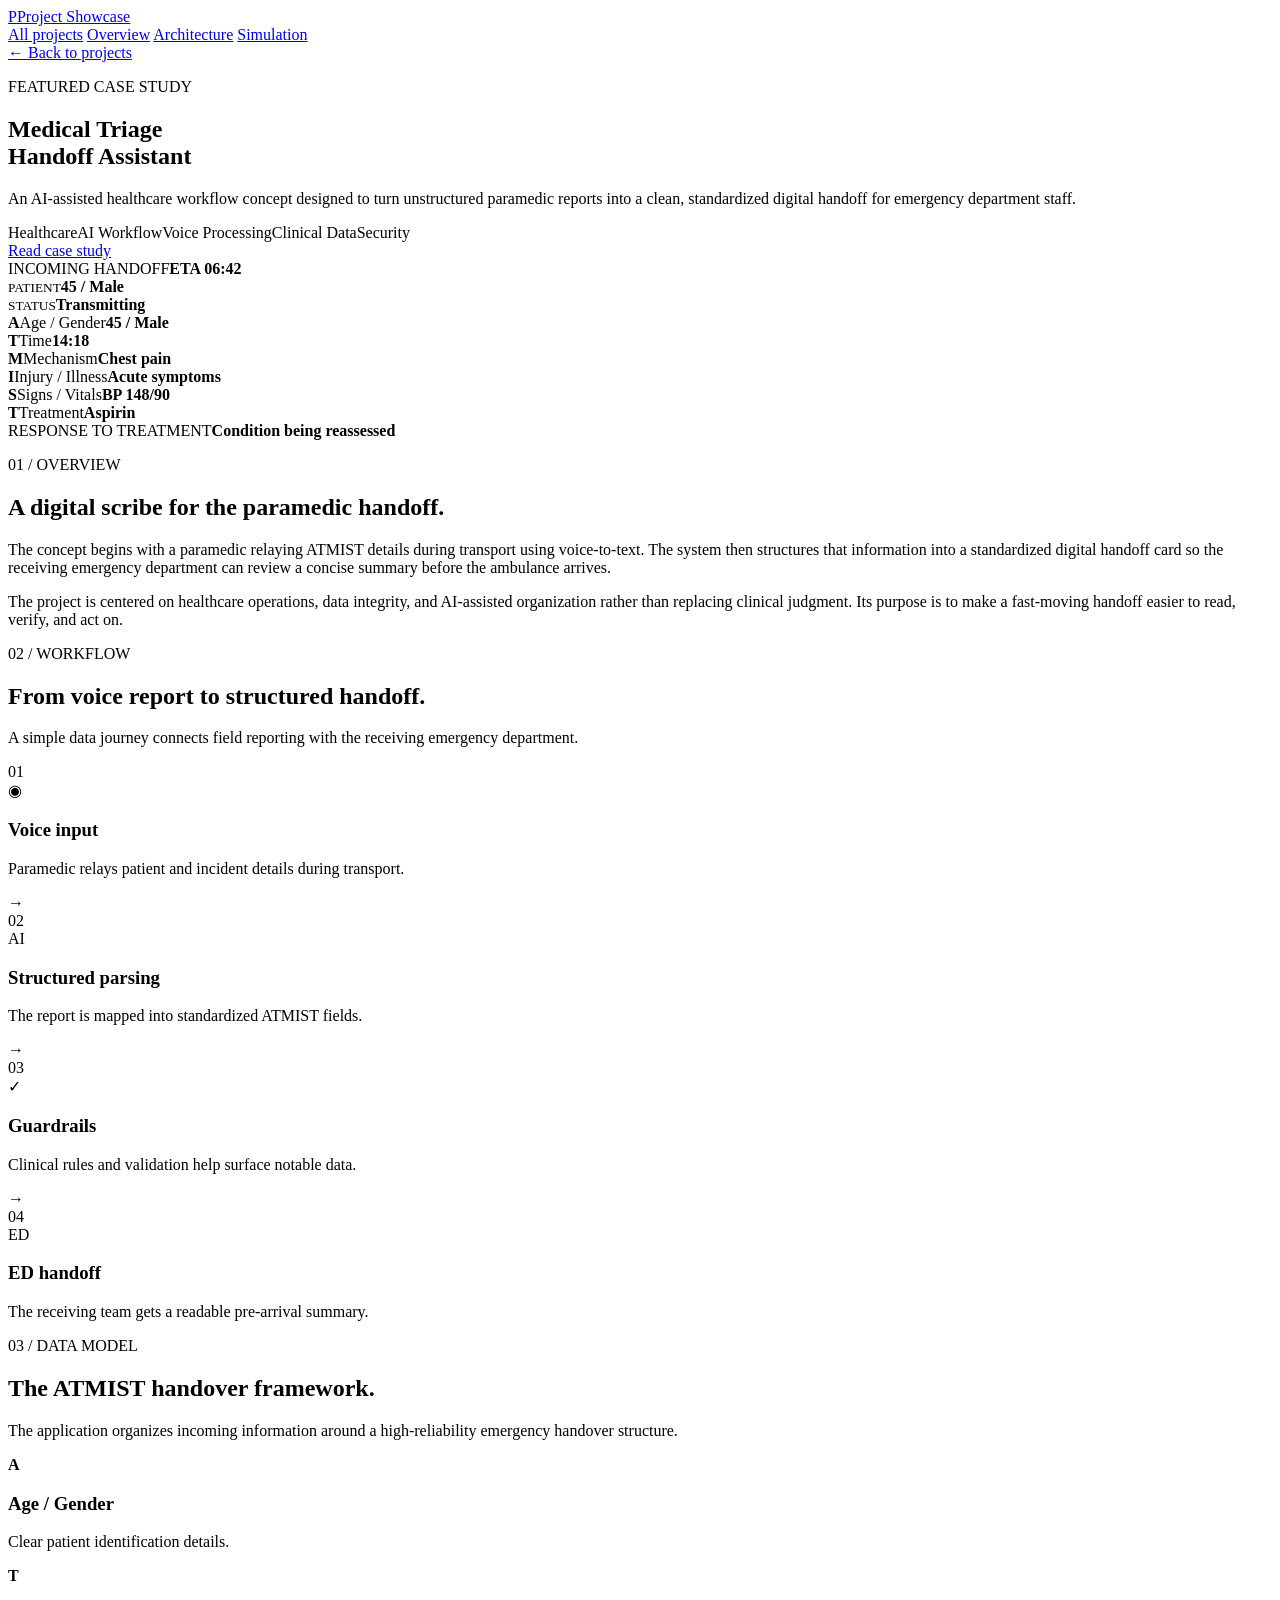
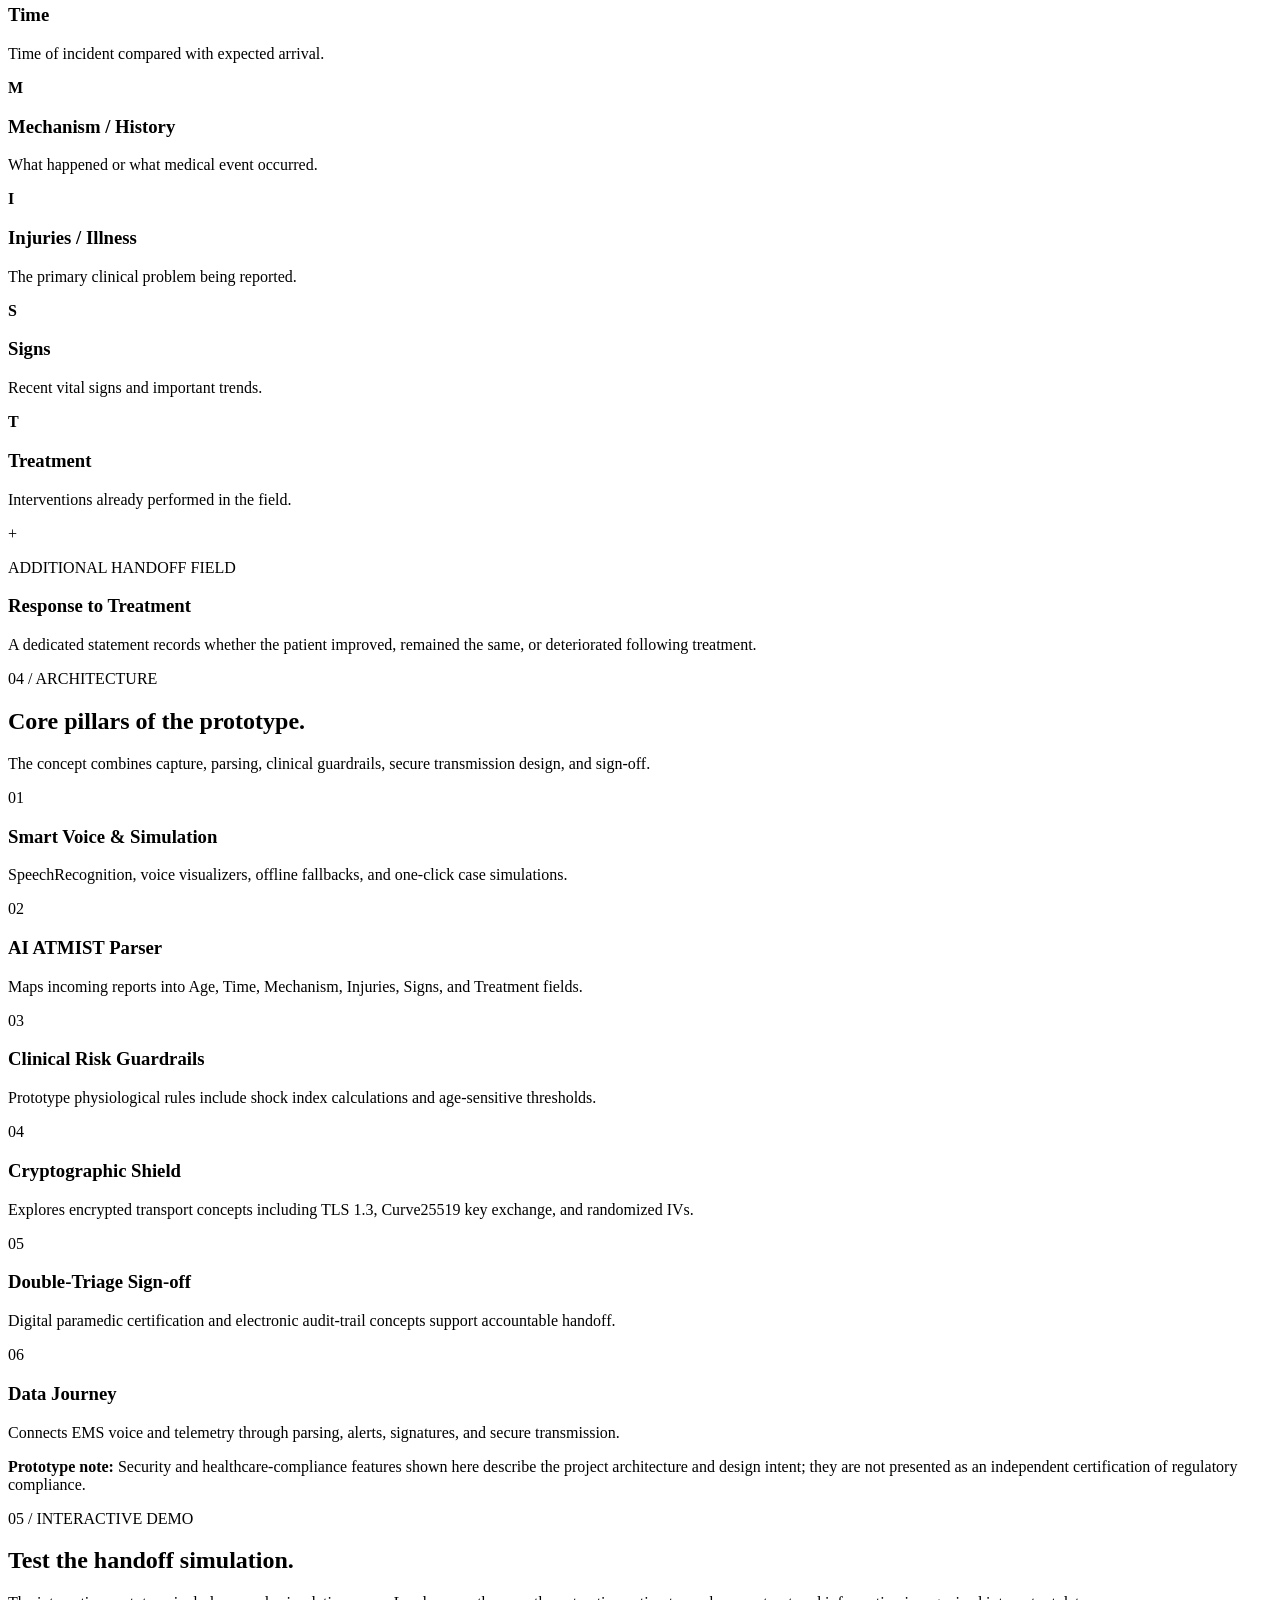
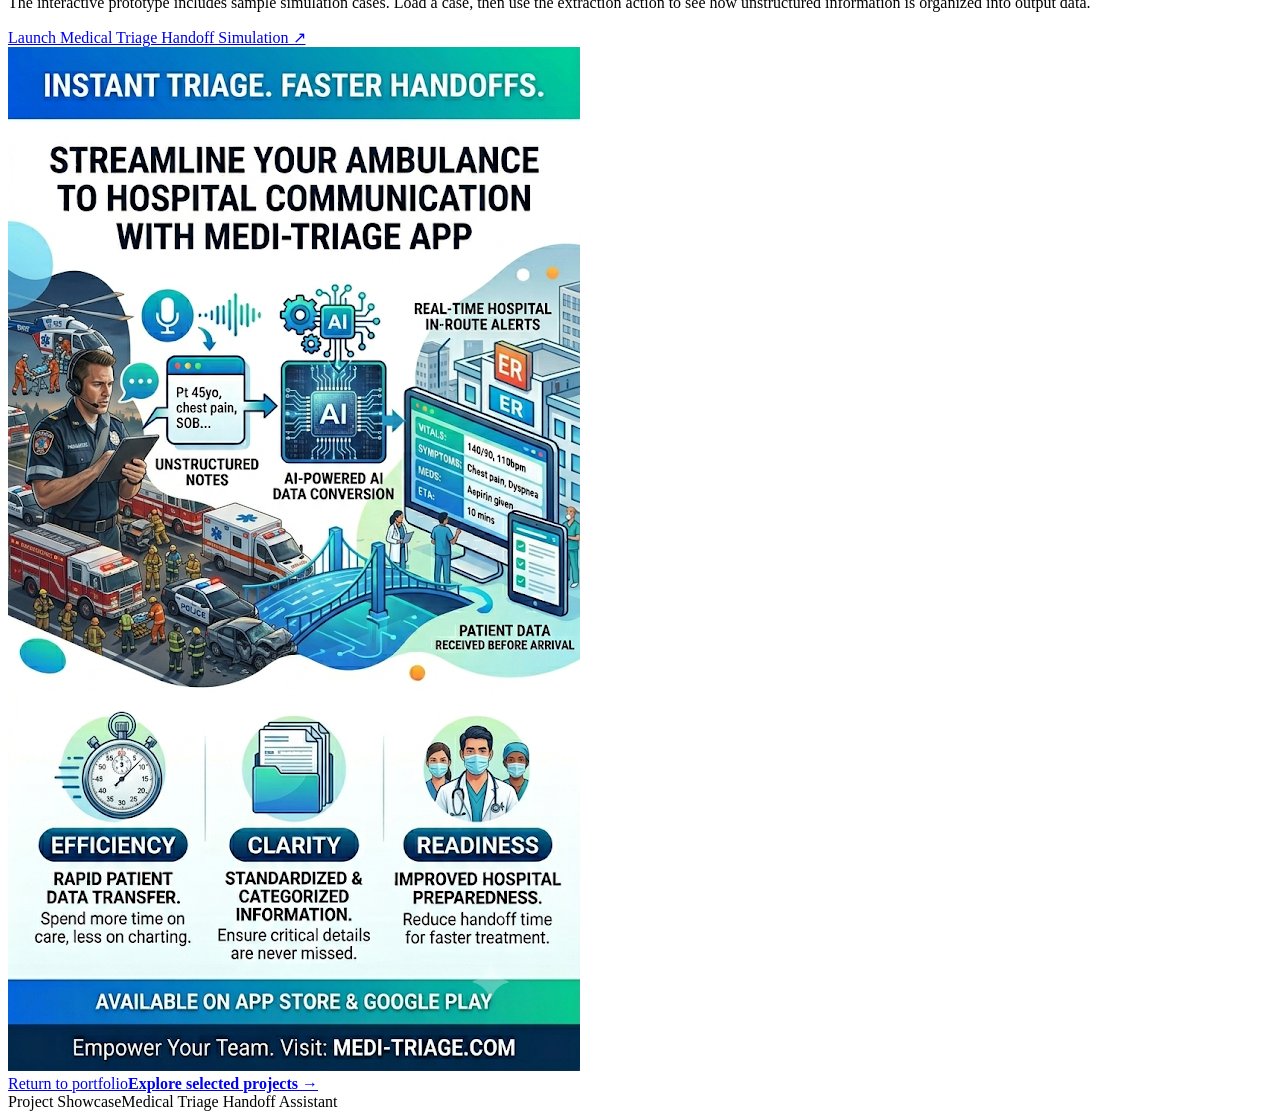
==== commit 2ccf20a8: "Add files via upload" ====
--- a/projects/medical-triage-handoff/index.html
+++ b/projects/medical-triage-handoff/index.html
@@ -6,7 +6,7 @@
 <meta content="width=device-width, initial-scale=1.0" name="viewport"/>
 <title>Medical Triage Handoff Assistant | Project Showcase</title>
 <meta content="Case study for an AI-assisted emergency medical handoff concept using structured ATMIST data." name="description"/>
-<link href="../../style.css?v=layout-v8" rel="stylesheet"/>
+<link href="../../style.cs?v=11-20260807" rel="stylesheet"/>
 </head>
 <body class="project-page">
 <header class="site-header">
